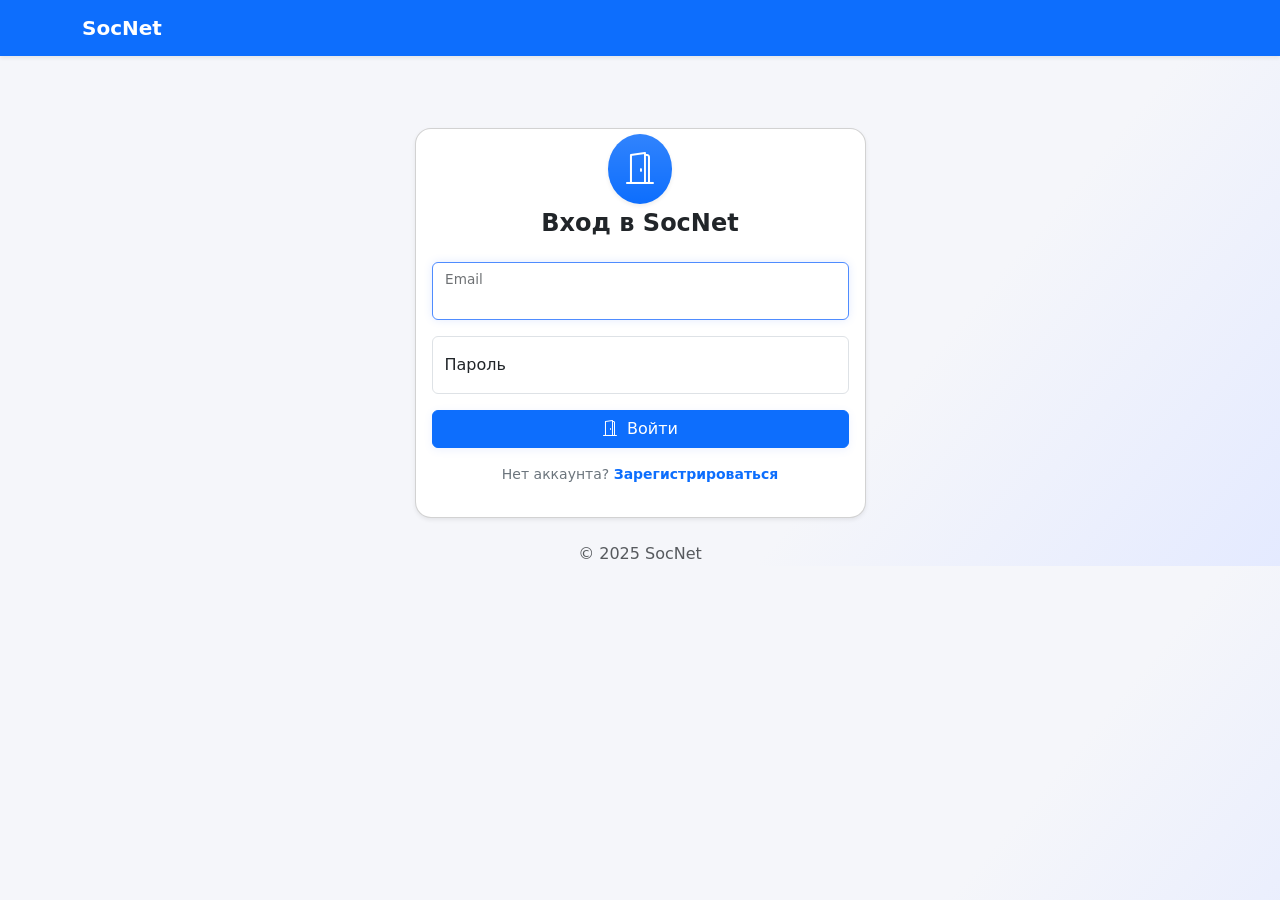
==== src/SocialNetworkAPI/wwwroot/index.html @ da76ee43 "create and feed posts func" ====
﻿<!DOCTYPE html>
<html lang="ru">
<head>
    <meta charset="utf-8" />
    <title>SocNet — Лента</title>
    <meta name="viewport" content="width=device-width, initial-scale=1">
    <link href="https://cdn.jsdelivr.net/npm/bootstrap@5.3.3/dist/css/bootstrap.min.css" rel="stylesheet">
    <link rel="stylesheet" href="https://cdn.jsdelivr.net/npm/bootstrap-icons@1.11.3/font/bootstrap-icons.css">
    <link rel="stylesheet" href="css/styles.css" />
</head>
<body>
    <nav class="navbar navbar-expand-lg navbar-dark bg-primary sticky-top shadow-sm">
        <div class="container">
            <a class="navbar-brand fw-bold" href="index.html">SocNet</a>
            <button class="navbar-toggler" type="button" data-bs-toggle="collapse" data-bs-target="#navbarMain">
                <span class="navbar-toggler-icon"></span>
            </button>
            <div class="collapse navbar-collapse" id="navbarMain">
                <ul class="navbar-nav ms-auto mb-2 mb-lg-0">
                    <li class="nav-item"><a class="nav-link active" href="index.html">Лента</a></li>
                    <li class="nav-item"><a class="nav-link" href="#">Друзья</a></li>
                    <li class="nav-item"><a class="nav-link" href="#">Сообщения</a></li>
                    <li class="nav-item" id="profile-nav" style="display:none;"><a class="nav-link" href="profile.html">Профиль</a></li>
                    <li class="nav-item" id="login-nav"><a class="nav-link" href="login.html">Войти</a></li>
                    <li class="nav-item" id="register-nav"><a class="nav-link" href="register.html">Регистрация</a></li>
                    <li class="nav-item" id="logout-nav" style="display:none;"><a class="nav-link" href="#">Выйти</a></li>
                </ul>
            </div>
        </div>
    </nav>
    <main class="container my-4">
        <div class="row justify-content-center">
            <!-- Sidebar left -->
            <aside class="col-lg-3 d-none d-lg-block">
                <div class="card mb-4 shadow-sm border-0">
                    <div class="card-body text-center">
                        <img src="images/user-default.png" alt="User avatar" class="rounded-circle mb-2" width="80" height="80">
                        <div id="sidebar-username" class="fw-bold"></div>
                    </div>
                </div>
                <div class="card mb-4 shadow-sm border-0">
                    <div class="card-body p-3">
                        <input type="search" class="form-control" placeholder="Поиск по ленте...">
                    </div>
                </div>
            </aside>
            <!-- Feed center -->
            <div class="col-lg-6">
                <div class="feed-bg p-3 p-md-4 mb-4">
                    <div class="d-flex align-items-center mb-4">
                        <i class="bi bi-house-heart text-primary fs-3 me-3"></i>
                        <span class="fw-semibold fs-5">Лента</span>
                    </div>
                    <section id="create-post" style="display:none;">
                        <div class="card mb-4 post-card">
                            <div class="card-body">
                                <form id="post-form">
                                    <div class="d-flex align-items-start mb-2">
                                        <img src="images/user-default.png" alt="User avatar" class="rounded-circle me-2" width="48" height="48">
                                        <textarea id="post-content" class="form-control flex-fill" placeholder="Что у вас нового?" rows="3" required></textarea>
                                    </div>
                                    <div class="d-flex justify-content-end">
                                        <button type="submit" class="btn btn-primary px-4">
                                            <i class="bi bi-send"></i> Опубликовать
                                        </button>
                                    </div>
                                </form>
                            </div>
                        </div>
                    </section>
                    <ul id="posts" class="list-unstyled mb-0">
                        <li class="text-center text-muted py-5 opacity-75" id="no-posts" style="list-style: none;">
                            <i class="bi bi-card-text fs-2 mb-3 d-block"></i>
                            В ленте пока нет постов.
                        </li>
                    </ul>
                </div>
            </div>
            <!-- Sidebar right -->
            <aside class="col-lg-3 d-none d-lg-block">
                <div class="card shadow-sm mb-4 border-0">
                    <div class="card-body">
                        <h6 class="fw-bold mb-3">
                            <i class="bi bi-graph-up-arrow me-1"></i>Тренды
                        </h6>
                        <div class="d-flex flex-wrap gap-2">
                            <span class="trend-badge">#новости</span>
                            <span class="trend-badge">#it</span>
                            <span class="trend-badge">#музыка</span>
                            <span class="trend-badge">#спорт</span>
                        </div>
                    </div>
                </div>
                <div class="card shadow-sm mb-4 border-0">
                    <div class="card-body">
                        <h6 class="fw-bold mb-3">
                            <i class="bi bi-person-plus me-1"></i>Кого почитать
                        </h6>
                        <div class="d-flex align-items-center mb-2">
                            <img src="images/user3.png" class="rounded-circle me-2" width="32" height="32" alt="user">
                            <span>Светлана К.</span>
                        </div>
                        <div class="d-flex align-items-center mb-2">
                            <img src="images/user2.png" class="rounded-circle me-2" width="32" height="32" alt="user">
                            <span>Пётр Иванов</span>
                        </div>
                    </div>
                </div>
            </aside>
        </div>
    </main>
    <script src="js/feed.js"></script>
    <script src="js/app.js"></script>
    <script src="js/user.js"></script>
    <script src="js/post.js"></script>
    <script src="https://cdn.jsdelivr.net/npm/bootstrap@5.3.3/dist/js/bootstrap.bundle.min.js"></script>
</body>
</html>
---- src/SocialNetworkAPI/wwwroot/css/styles.css ----
﻿/* === GLOBAL === */
body {
    background-color: #f5f6fa;
    background-image: linear-gradient(130deg, #f5f6fa 70%, #e4eaff 100%);
}

.card, .post-card, .feed-bg {
    border-radius: 14px;
    transition: box-shadow 0.25s; /* Убрали transform из transition */
}

.card {
    border-radius: 14px;
}

.feed-bg {
    background: linear-gradient(135deg, #f1f5fd 0%, #e6ecfa 100%);
    border-radius: 1.5rem;
    box-shadow: 0 0.5rem 2rem rgba(80,100,200,0.05);
}

@media (max-width: 991px) {
    .feed-bg {
        border-radius: 0;
    }
}

/* === SIDEBAR === */
#sidebar-username {
    font-size: 1.15rem;
}

#sidebar-email {
    font-size: 0.95rem;
    color: #888;
}

/* === POST FORM === */
#post-form textarea {
    resize: vertical;
}

/* === ARTICLE POSTS === */
#posts article, #profile-posts article {
    background: #fff;
    padding: 1rem 1.25rem;
    margin-bottom: 1rem;
    border-radius: 16px;
    box-shadow: 0 2px 16px rgba(80,100,200,0.08);
    transition: box-shadow 0.2s;
}

    #posts article:hover, #profile-posts article:hover {
        box-shadow: 0 6px 28px rgba(80,100,200,0.13);
        /* Убрали transform */
    }

/* === POST CARD === */
.post-card {
    border-radius: 1.25rem;
    box-shadow: 0 0.2rem 1.5rem rgba(80,100,200,0.07);
    border: none;
    transition: box-shadow 0.25s; /* Убрали transform из transition */
}

    .post-card:hover, .card:hover:not(.no-hover) {
        box-shadow: 0 4px 24px rgba(80,100,200,0.18);
        /* Убрали transform */
    }

/* === TREND BADGE === */
.trend-badge {
    display: inline-block;
    background: #f3f6ff;
    color: #3b82f6;
    border-radius: 1rem;
    padding: 2px 12px;
    margin: 2px 0;
    cursor: pointer;
    transition: background 0.18s, color 0.18s, box-shadow 0.18s;
}

    .trend-badge:hover {
        background: #e0eaff;
        color: #1e3a8a;
        box-shadow: 0 1px 8px rgba(80,130,255,0.08);
    }

/* === STORY AVATAR === */
.story-avatar {
    width: 48px;
    height: 48px;
    border: 2px solid #4f8cff;
    object-fit: cover;
    border-radius: 50%;
    margin-right: 8px;
    box-shadow: 0 0 6px rgba(80,130,255,0.07);
    transition: box-shadow 0.18s, border 0.18s, filter 0.2s;
}

    .story-avatar:hover {
        filter: brightness(1.05) saturate(1.15);
        box-shadow: 0 0 16px rgba(80,130,255,0.13);
        border-color: #2463eb;
    }

/* === PROFILE COVER & AVATAR === */
.profile-cover {
    height: 120px;
    background: linear-gradient(90deg, #4f8cff 0%, #1e3a8a 100%);
    border-radius: 1.25rem 1.25rem 0 0;
}

.profile-avatar {
    width: 110px;
    height: 110px;
    border: 4px solid #fff;
    object-fit: cover;
    margin-top: -55px;
    box-shadow: 0 0.5rem 1rem rgba(0,0,0,.15);
    transition: box-shadow 0.18s, border 0.18s, filter 0.2s;
}

    .profile-avatar:hover {
        filter: brightness(1.05) saturate(1.15);
        box-shadow: 0 0 16px rgba(80,130,255,0.13);
        border-color: #2463eb;
    }

/* === BUTTONS & INPUTS === */
.btn-primary {
    transition: background 0.2s, box-shadow 0.2s;
    box-shadow: 0 2px 8px rgba(80,130,255,0.10);
}

    .btn-primary:hover, .btn-primary:focus {
        background: #2463eb;
        box-shadow: 0 4px 24px rgba(80,130,255,0.20);
    }

.btn-outline-primary:hover, .btn-outline-primary:focus {
    background: #e4eaff;
    border-color: #4f8cff;
    color: #1e3a8a;
}

.form-control:focus {
    border-color: #4f8cff;
    box-shadow: 0 0 8px rgba(80,130,255,0.16);
}

/* === PLACEHOLDER, EMPTY CONTENT === */
#no-posts, .no-content {
    opacity: 0.7;
    color: #888;
    background: #fff;
    border-radius: 16px;
    box-shadow: 0 1px 12px rgba(80,100,200,0.03);
}

/* === MEDIA QUERIES === */
@media (max-width: 991.98px) {
    aside.col-lg-3 {
        display: none !important;
    }

    main .col-lg-6 {
        max-width: 100%;
    }
}
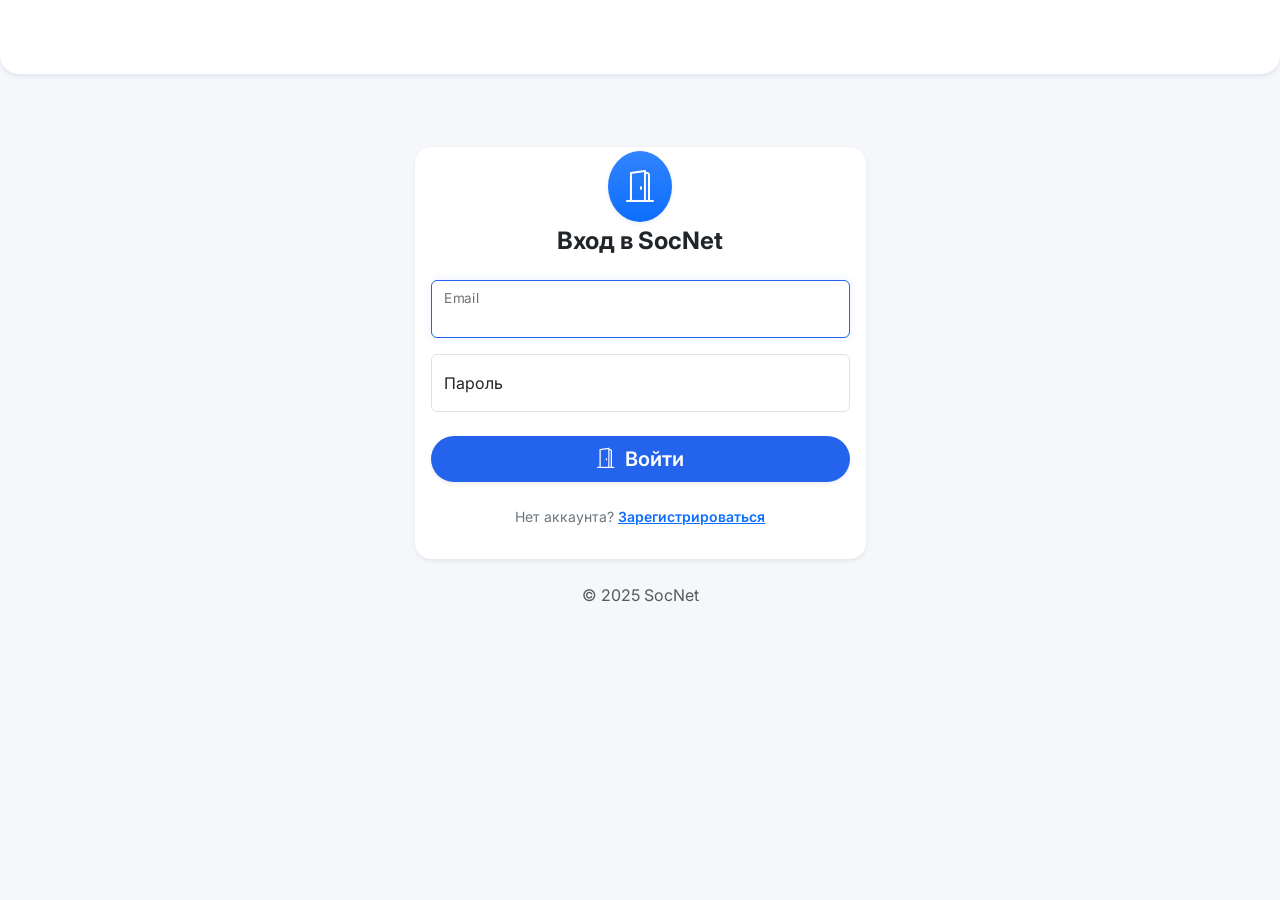
==== commit f96e0827: "update html/css" ====
--- a/src/SocialNetworkAPI/wwwroot/index.html
+++ b/src/SocialNetworkAPI/wwwroot/index.html
@@ -4,63 +4,77 @@
     <meta charset="utf-8" />
     <title>SocNet — Лента</title>
     <meta name="viewport" content="width=device-width, initial-scale=1">
+    <link href="https://fonts.googleapis.com/css2?family=Inter:wght@400;600;700&display=swap" rel="stylesheet">
     <link href="https://cdn.jsdelivr.net/npm/bootstrap@5.3.3/dist/css/bootstrap.min.css" rel="stylesheet">
     <link rel="stylesheet" href="https://cdn.jsdelivr.net/npm/bootstrap-icons@1.11.3/font/bootstrap-icons.css">
     <link rel="stylesheet" href="css/styles.css" />
 </head>
 <body>
-    <nav class="navbar navbar-expand-lg navbar-dark bg-primary sticky-top shadow-sm">
-        <div class="container">
-            <a class="navbar-brand fw-bold" href="index.html">SocNet</a>
-            <button class="navbar-toggler" type="button" data-bs-toggle="collapse" data-bs-target="#navbarMain">
-                <span class="navbar-toggler-icon"></span>
-            </button>
-            <div class="collapse navbar-collapse" id="navbarMain">
-                <ul class="navbar-nav ms-auto mb-2 mb-lg-0">
-                    <li class="nav-item"><a class="nav-link active" href="index.html">Лента</a></li>
-                    <li class="nav-item"><a class="nav-link" href="#">Друзья</a></li>
-                    <li class="nav-item"><a class="nav-link" href="#">Сообщения</a></li>
-                    <li class="nav-item" id="profile-nav" style="display:none;"><a class="nav-link" href="profile.html">Профиль</a></li>
-                    <li class="nav-item" id="login-nav"><a class="nav-link" href="login.html">Войти</a></li>
-                    <li class="nav-item" id="register-nav"><a class="nav-link" href="register.html">Регистрация</a></li>
-                    <li class="nav-item" id="logout-nav" style="display:none;"><a class="nav-link" href="#">Выйти</a></li>
-                </ul>
-            </div>
+    <!-- Шапка только логотип + поиск -->
+    <nav class="navbar navbar-light bg-white border-bottom sticky-top shadow-sm py-2 px-3">
+        <div class="container-fluid">
+            <a class="navbar-brand fw-bold text-primary fs-3 me-3" href="index.html" style="letter-spacing:0.5px;">SocNet</a>
+            <form class="d-none d-md-flex ms-auto" style="max-width:400px; width:100%;">
+                <input type="search" class="form-control rounded-pill" placeholder="Поиск по SocNet...">
+            </form>
         </div>
     </nav>
-    <main class="container my-4">
-        <div class="row justify-content-center">
-            <!-- Sidebar left -->
-            <aside class="col-lg-3 d-none d-lg-block">
-                <div class="card mb-4 shadow-sm border-0">
-                    <div class="card-body text-center">
-                        <img src="images/user-default.png" alt="User avatar" class="rounded-circle mb-2" width="80" height="80">
-                        <div id="sidebar-username" class="fw-bold"></div>
-                    </div>
-                </div>
-                <div class="card mb-4 shadow-sm border-0">
-                    <div class="card-body p-3">
-                        <input type="search" class="form-control" placeholder="Поиск по ленте...">
-                    </div>
+    <div class="container-fluid">
+        <div class="row flex-nowrap">
+            <!-- Sidebar left: навигация -->
+            <aside class="col-auto col-md-3 col-xl-2 px-sm-2 px-0 bg-white border-end min-vh-100 sidebar-nav shadow-sm position-sticky" style="top: 0; height: 100vh; z-index: 100;">
+                <div class="d-flex flex-column align-items-center align-items-sm-start px-3 pt-4">
+                    <ul class="nav nav-pills flex-column mb-auto w-100 gap-2">
+                        <li class="nav-item w-100">
+                            <a href="index.html" class="nav-link active d-flex align-items-center px-3">
+                                <i class="bi bi-house me-2"></i>
+                                <span class="d-none d-sm-inline">Лента</span>
+                            </a>
+                        </li>
+                        <li class="nav-item w-100">
+                            <a href="profile.html" class="nav-link d-flex align-items-center px-3">
+                                <i class="bi bi-person me-2"></i>
+                                <span class="d-none d-sm-inline">Профиль</span>
+                            </a>
+                        </li>
+                        <li class="nav-item w-100 d-sm-none mt-2">
+                            <form class="d-flex">
+                                <input type="search" class="form-control rounded-pill" placeholder="Поиск...">
+                            </form>
+                        </li>
+                        <li class="nav-item w-100">
+                            <a href="#" class="nav-link d-flex align-items-center px-3">
+                                <i class="bi bi-chat-dots me-2"></i>
+                                <span class="d-none d-sm-inline">Сообщения</span>
+                            </a>
+                        </li>
+                        <li class="nav-item w-100">
+                            <a href="#" class="nav-link d-flex align-items-center px-3">
+                                <i class="bi bi-people me-2"></i>
+                                <span class="d-none d-sm-inline">Друзья</span>
+                            </a>
+                        </li>
+                    </ul>
                 </div>
             </aside>
             <!-- Feed center -->
-            <div class="col-lg-6">
-                <div class="feed-bg p-3 p-md-4 mb-4">
+            <main class="col px-3 py-5">
+                <div class="feed-bg p-4 mb-4 shadow-sm">
                     <div class="d-flex align-items-center mb-4">
-                        <i class="bi bi-house-heart text-primary fs-3 me-3"></i>
-                        <span class="fw-semibold fs-5">Лента</span>
+                        <i class="bi bi-house-heart text-primary fs-2 me-3"></i>
+                        <span class="fw-semibold fs-4">Лента</span>
                     </div>
+                    <!-- Создание поста -->
                     <section id="create-post" style="display:none;">
                         <div class="card mb-4 post-card">
                             <div class="card-body">
                                 <form id="post-form">
-                                    <div class="d-flex align-items-start mb-2">
-                                        <img src="images/user-default.png" alt="User avatar" class="rounded-circle me-2" width="48" height="48">
+                                    <div class="d-flex align-items-start mb-3">
+                                        <img src="images/user-default.png" alt="User avatar" class="rounded-circle me-3" width="48" height="48">
                                         <textarea id="post-content" class="form-control flex-fill" placeholder="Что у вас нового?" rows="3" required></textarea>
                                     </div>
                                     <div class="d-flex justify-content-end">
-                                        <button type="submit" class="btn btn-primary px-4">
+                                        <button type="submit" class="btn btn-primary px-4 rounded-pill shadow-sm">
                                             <i class="bi bi-send"></i> Опубликовать
                                         </button>
                                     </div>
@@ -68,6 +82,7 @@
                             </div>
                         </div>
                     </section>
+                    <!-- Посты -->
                     <ul id="posts" class="list-unstyled mb-0">
                         <li class="text-center text-muted py-5 opacity-75" id="no-posts" style="list-style: none;">
                             <i class="bi bi-card-text fs-2 mb-3 d-block"></i>
@@ -75,40 +90,9 @@
                         </li>
                     </ul>
                 </div>
-            </div>
-            <!-- Sidebar right -->
-            <aside class="col-lg-3 d-none d-lg-block">
-                <div class="card shadow-sm mb-4 border-0">
-                    <div class="card-body">
-                        <h6 class="fw-bold mb-3">
-                            <i class="bi bi-graph-up-arrow me-1"></i>Тренды
-                        </h6>
-                        <div class="d-flex flex-wrap gap-2">
-                            <span class="trend-badge">#новости</span>
-                            <span class="trend-badge">#it</span>
-                            <span class="trend-badge">#музыка</span>
-                            <span class="trend-badge">#спорт</span>
-                        </div>
-                    </div>
-                </div>
-                <div class="card shadow-sm mb-4 border-0">
-                    <div class="card-body">
-                        <h6 class="fw-bold mb-3">
-                            <i class="bi bi-person-plus me-1"></i>Кого почитать
-                        </h6>
-                        <div class="d-flex align-items-center mb-2">
-                            <img src="images/user3.png" class="rounded-circle me-2" width="32" height="32" alt="user">
-                            <span>Светлана К.</span>
-                        </div>
-                        <div class="d-flex align-items-center mb-2">
-                            <img src="images/user2.png" class="rounded-circle me-2" width="32" height="32" alt="user">
-                            <span>Пётр Иванов</span>
-                        </div>
-                    </div>
-                </div>
-            </aside>
+            </main>
         </div>
-    </main>
+    </div>
     <script src="js/feed.js"></script>
     <script src="js/app.js"></script>
     <script src="js/user.js"></script>
--- a/src/SocialNetworkAPI/wwwroot/css/styles.css
+++ b/src/SocialNetworkAPI/wwwroot/css/styles.css
@@ -1,110 +1,251 @@
-﻿/* === GLOBAL === */
+﻿:root {
+    --socnet-primary: #2463eb;
+    --socnet-primary-dark: #1856db;
+    --socnet-bg: #f5f7fa;
+    --socnet-feed-bg: linear-gradient(135deg, #f2f6ff 0%, #e7eefd 100%);
+    --socnet-card-bg: #fff;
+    --socnet-card-radius: 1.5rem;
+    --socnet-shadow: 0 0.5rem 2rem rgba(80,100,200,0.06);
+    --socnet-shadow-hover: 0 6px 24px rgba(80,100,200,0.13);
+    --socnet-text-main: #222f3e;
+    --socnet-grey: #888;
+    --socnet-accent: #ffe9e0;
+}
+
+html {
+    scroll-behavior: smooth;
+}
+
 body {
-    background-color: #f5f6fa;
-    background-image: linear-gradient(130deg, #f5f6fa 70%, #e4eaff 100%);
-}
-
-.card, .post-card, .feed-bg {
-    border-radius: 14px;
-    transition: box-shadow 0.25s; /* Убрали transform из transition */
-}
-
-.card {
-    border-radius: 14px;
-}
-
+    background: var(--socnet-bg);
+    font-family: 'Inter', 'Segoe UI', Arial, sans-serif;
+    color: var(--socnet-text-main);
+    min-height: 100vh;
+}
+
+/* ====== NAVBAR ====== */
+.navbar, .sidebar-nav {
+    background: #fff !important;
+}
+
+.navbar {
+    border-bottom: 1.5px solid #e4eaff;
+    border-radius: 0 0 1.2rem 1.2rem;
+    font-size: 1.08rem;
+    letter-spacing: 0.03em;
+    min-height: 64px;
+    z-index: 1001;
+}
+
+.navbar-brand {
+    letter-spacing: 0.5px;
+    font-size: 2rem !important;
+}
+
+.navbar form input[type="search"] {
+    border-radius: 2rem;
+    border: 1.5px solid #e4eaff;
+    padding-left: 1.2em;
+    background: #f8fafc;
+    transition: border-color 0.16s;
+}
+
+    .navbar form input[type="search"]:focus {
+        border-color: var(--socnet-primary);
+        outline: none;
+    }
+
+/* ====== SIDEBAR NAVIGATION ====== */
+.sidebar-nav {
+    min-height: 100vh;
+    background: #fff;
+    border-right: 1.5px solid #e4eaff;
+    position: sticky;
+    top: 0;
+    z-index: 1000;
+    padding-top: 0 !important;
+    box-shadow: none;
+}
+
+    .sidebar-nav .nav {
+        width: 100%;
+    }
+
+    .sidebar-nav .nav-link {
+        color: var(--socnet-text-main);
+        border-radius: 1.1rem;
+        font-weight: 500;
+        margin-bottom: 2px;
+        transition: background .17s, color .17s;
+        padding: 0.65rem 1rem;
+        display: flex;
+        align-items: center;
+        gap: 0.5em;
+    }
+
+        .sidebar-nav .nav-link.active,
+        .sidebar-nav .nav-link:hover {
+            background: #eef4ff;
+            color: var(--socnet-primary) !important;
+        }
+
+        .sidebar-nav .nav-link i {
+            font-size: 1.18em;
+        }
+
+        .sidebar-nav .nav-link:focus {
+            outline: none;
+        }
+
+    .sidebar-nav .nav-pills .nav-link {
+        border: none;
+    }
+
+    .sidebar-nav hr {
+        border-top: 1px solid #e4eaff;
+    }
+
+    .sidebar-nav .text-center {
+        padding-bottom: 0.5em;
+    }
+
+    .sidebar-nav .profile-sidebar-link img {
+        transition: box-shadow .19s, border .19s;
+    }
+
+    .sidebar-nav .profile-sidebar-link:hover img {
+        box-shadow: 0 0 0 3px var(--socnet-primary-dark);
+        border-color: var(--socnet-primary-dark) !important;
+    }
+
+    .sidebar-nav .profile-sidebar-link #sidebar-username {
+        color: var(--socnet-text-main);
+        font-weight: 600;
+        margin-top: 0.4em;
+    }
+
+@media (max-width: 991px) {
+    .sidebar-nav {
+        min-width: 64px;
+        padding: 0;
+    }
+
+        .sidebar-nav .nav-link span {
+            display: none;
+        }
+
+        .sidebar-nav .nav-link {
+            justify-content: center;
+            padding: 0.65rem 0.5rem;
+        }
+}
+
+/* ===== MAIN FEED ===== */
 .feed-bg {
-    background: linear-gradient(135deg, #f1f5fd 0%, #e6ecfa 100%);
-    border-radius: 1.5rem;
-    box-shadow: 0 0.5rem 2rem rgba(80,100,200,0.05);
+    background: var(--socnet-feed-bg);
+    border-radius: var(--socnet-card-radius);
+    box-shadow: var(--socnet-shadow);
+    padding: 2rem;
+    margin-bottom: 2rem;
+    border: none;
 }
 
 @media (max-width: 991px) {
     .feed-bg {
-        border-radius: 0;
-    }
-}
-
-/* === SIDEBAR === */
-#sidebar-username {
-    font-size: 1.15rem;
-}
-
-#sidebar-email {
-    font-size: 0.95rem;
-    color: #888;
-}
-
-/* === POST FORM === */
+        border-radius: 0.5rem;
+        padding: 1rem;
+    }
+}
+
+@media (max-width: 767px) {
+    .feed-bg {
+        padding: 1rem !important;
+        border-radius: 0.5rem;
+    }
+}
+
+/* ====== CARDS, POSTS ====== */
+.card, .post-card {
+    border-radius: var(--socnet-card-radius);
+    box-shadow: var(--socnet-shadow);
+    background: var(--socnet-card-bg);
+    border: none;
+    transition: box-shadow 0.23s;
+}
+
+    .card:hover, .post-card:hover, .feed-bg:hover {
+        box-shadow: var(--socnet-shadow-hover);
+    }
+
 #post-form textarea {
     resize: vertical;
-}
-
-/* === ARTICLE POSTS === */
+    border-radius: 1rem;
+    background: #f8fafc;
+    border: 1.5px solid #e4eaff;
+    font-size: 1.08rem;
+    transition: box-shadow 0.18s, border 0.18s;
+    padding: 1rem;
+    min-height: 60px;
+}
+
+    #post-form textarea:focus {
+        border-color: var(--socnet-primary);
+        box-shadow: 0 0 10px rgba(36,99,235,0.11);
+        outline: none;
+    }
+
 #posts article, #profile-posts article {
     background: #fff;
-    padding: 1rem 1.25rem;
-    margin-bottom: 1rem;
-    border-radius: 16px;
+    padding: 1.25rem 1.5rem;
+    margin-bottom: 1.3rem;
+    border-radius: 1.1rem;
     box-shadow: 0 2px 16px rgba(80,100,200,0.08);
     transition: box-shadow 0.2s;
 }
 
     #posts article:hover, #profile-posts article:hover {
         box-shadow: 0 6px 28px rgba(80,100,200,0.13);
-        /* Убрали transform */
-    }
-
-/* === POST CARD === */
-.post-card {
-    border-radius: 1.25rem;
-    box-shadow: 0 0.2rem 1.5rem rgba(80,100,200,0.07);
-    border: none;
-    transition: box-shadow 0.25s; /* Убрали transform из transition */
-}
-
-    .post-card:hover, .card:hover:not(.no-hover) {
-        box-shadow: 0 4px 24px rgba(80,100,200,0.18);
-        /* Убрали transform */
-    }
-
-/* === TREND BADGE === */
+    }
+
+/* ====== TREND BADGES, AVATARS ====== */
 .trend-badge {
     display: inline-block;
-    background: #f3f6ff;
-    color: #3b82f6;
+    background: #eaf2ff;
+    color: var(--socnet-primary);
     border-radius: 1rem;
-    padding: 2px 12px;
-    margin: 2px 0;
+    padding: 3px 14px;
+    font-weight: 500;
+    font-size: 0.98rem;
     cursor: pointer;
+    user-select: none;
     transition: background 0.18s, color 0.18s, box-shadow 0.18s;
 }
 
     .trend-badge:hover {
-        background: #e0eaff;
-        color: #1e3a8a;
-        box-shadow: 0 1px 8px rgba(80,130,255,0.08);
-    }
-
-/* === STORY AVATAR === */
+        background: #d0e2fd;
+        color: #0b245a;
+        box-shadow: 0 2px 8px rgba(36,99,235,0.10);
+    }
+
+.profile-sidebar-link img,
 .story-avatar {
     width: 48px;
     height: 48px;
-    border: 2px solid #4f8cff;
+    border: 2px solid var(--socnet-primary);
     object-fit: cover;
     border-radius: 50%;
-    margin-right: 8px;
     box-shadow: 0 0 6px rgba(80,130,255,0.07);
     transition: box-shadow 0.18s, border 0.18s, filter 0.2s;
 }
 
+    .profile-sidebar-link img:hover,
     .story-avatar:hover {
         filter: brightness(1.05) saturate(1.15);
         box-shadow: 0 0 16px rgba(80,130,255,0.13);
-        border-color: #2463eb;
-    }
-
-/* === PROFILE COVER & AVATAR === */
+        border-color: var(--socnet-primary-dark);
+    }
+
+/* ====== PROFILE ====== */
 .profile-cover {
     height: 120px;
     background: linear-gradient(90deg, #4f8cff 0%, #1e3a8a 100%);
@@ -114,57 +255,74 @@
 .profile-avatar {
     width: 110px;
     height: 110px;
-    border: 4px solid #fff;
+    border: 5px solid #fff;
     object-fit: cover;
     margin-top: -55px;
-    box-shadow: 0 0.5rem 1rem rgba(0,0,0,.15);
+    box-shadow: 0 1rem 2rem rgba(0,0,0,.08);
     transition: box-shadow 0.18s, border 0.18s, filter 0.2s;
 }
 
     .profile-avatar:hover {
         filter: brightness(1.05) saturate(1.15);
         box-shadow: 0 0 16px rgba(80,130,255,0.13);
-        border-color: #2463eb;
-    }
-
-/* === BUTTONS & INPUTS === */
+        border-color: var(--socnet-primary-dark);
+    }
+
+/* ===== BUTTONS & INPUTS ===== */
 .btn-primary {
-    transition: background 0.2s, box-shadow 0.2s;
-    box-shadow: 0 2px 8px rgba(80,130,255,0.10);
+    background: var(--socnet-primary);
+    border: none;
+    border-radius: 2rem;
+    font-weight: 600;
+    font-size: 1rem;
+    transition: background 0.19s, box-shadow 0.19s;
+    box-shadow: 0 2px 8px rgba(36,99,235,0.10);
 }
 
     .btn-primary:hover, .btn-primary:focus {
-        background: #2463eb;
-        box-shadow: 0 4px 24px rgba(80,130,255,0.20);
+        background: var(--socnet-primary-dark);
+        box-shadow: 0 6px 24px rgba(36,99,235,0.15);
     }
 
 .btn-outline-primary:hover, .btn-outline-primary:focus {
     background: #e4eaff;
-    border-color: #4f8cff;
+    border-color: var(--socnet-primary);
     color: #1e3a8a;
 }
 
 .form-control:focus {
-    border-color: #4f8cff;
-    box-shadow: 0 0 8px rgba(80,130,255,0.16);
-}
-
-/* === PLACEHOLDER, EMPTY CONTENT === */
+    border-color: var(--socnet-primary);
+    box-shadow: 0 0 10px rgba(36,99,235,0.11);
+}
+
+/* ===== PLACEHOLDER, EMPTY CONTENT ===== */
 #no-posts, .no-content {
     opacity: 0.7;
-    color: #888;
+    color: var(--socnet-grey);
     background: #fff;
-    border-radius: 16px;
+    border-radius: 1.1rem;
     box-shadow: 0 1px 12px rgba(80,100,200,0.03);
-}
-
-/* === MEDIA QUERIES === */
-@media (max-width: 991.98px) {
-    aside.col-lg-3 {
-        display: none !important;
-    }
-
-    main .col-lg-6 {
-        max-width: 100%;
-    }
-}
+    font-size: 1.07rem;
+    padding: 2.5rem 0;
+    transition: background 0.19s;
+}
+
+::-webkit-input-placeholder {
+    color: #b0b5c5;
+    opacity: 1;
+}
+
+::-moz-placeholder {
+    color: #b0b5c5;
+    opacity: 1;
+}
+
+:-ms-input-placeholder {
+    color: #b0b5c5;
+    opacity: 1;
+}
+
+::placeholder {
+    color: #b0b5c5;
+    opacity: 1;
+}
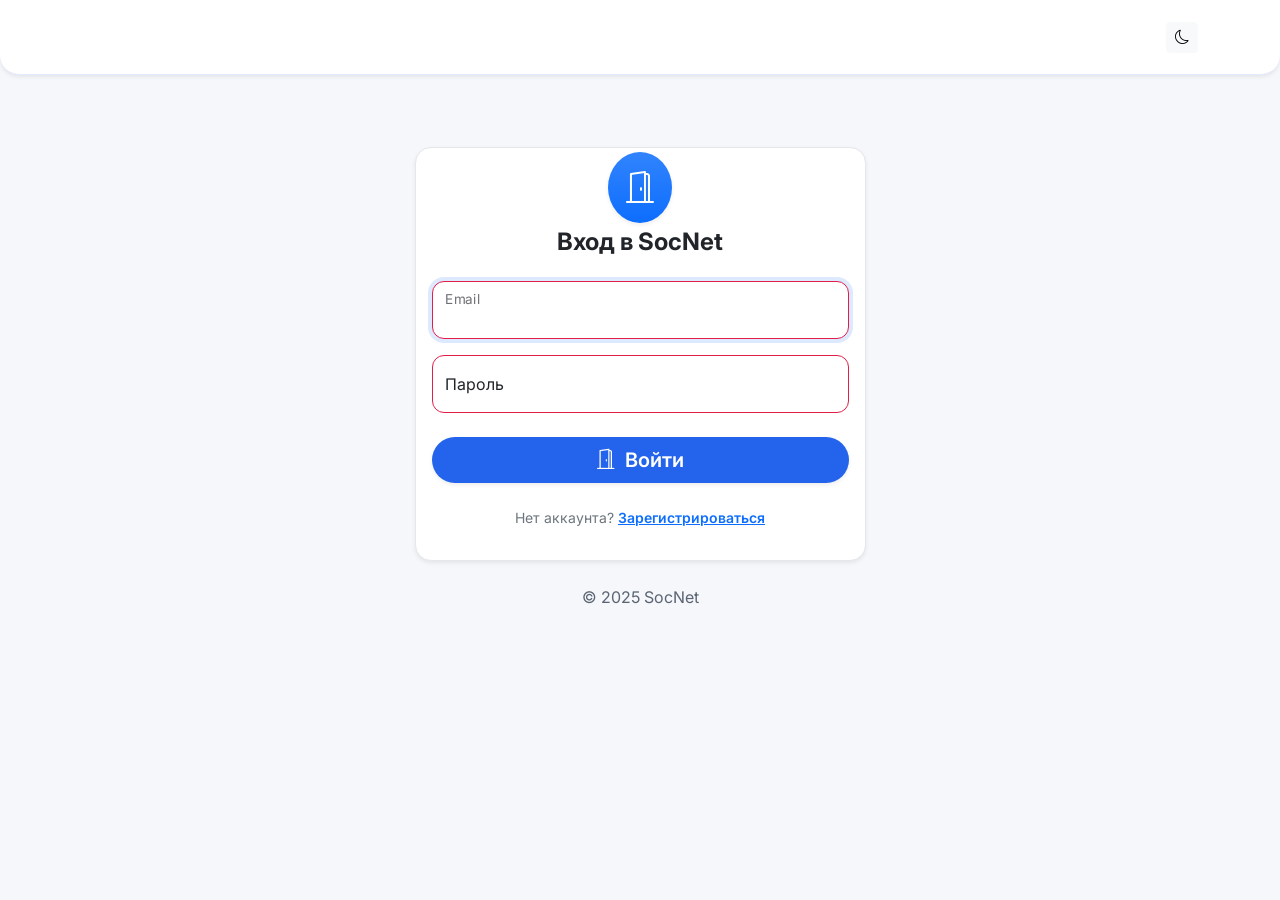
==== commit 2594e6d3: "Add theme toggle and improve accessibility/UI" ====
--- a/src/SocialNetworkAPI/wwwroot/index.html
+++ b/src/SocialNetworkAPI/wwwroot/index.html
@@ -9,31 +9,40 @@
     <link rel="stylesheet" href="https://cdn.jsdelivr.net/npm/bootstrap-icons@1.11.3/font/bootstrap-icons.css">
     <link rel="stylesheet" href="css/styles.css" />
 </head>
-<body>
-    <!-- Шапка только логотип + поиск -->
-    <nav class="navbar navbar-light bg-white border-bottom sticky-top shadow-sm py-2 px-3">
+<body class="ui-shell">
+    <a href="#main-content" class="ui-skip-link">Перейти к содержимому</a>
+    <nav class="navbar navbar-light bg-white border-bottom sticky-top shadow-sm py-2 px-3" role="navigation" aria-label="Основная навигация">
         <div class="container-fluid">
             <a class="navbar-brand fw-bold text-primary fs-3 me-3" href="index.html" style="letter-spacing:0.5px;">SocNet</a>
-            <form class="d-none d-md-flex ms-auto" style="max-width:400px; width:100%;">
-                <input type="search" class="form-control rounded-pill" placeholder="Поиск по SocNet...">
+            <form class="d-none d-md-flex ms-auto" role="search" aria-label="Поиск по SocNet" style="max-width:400px; width:100%;">
+                <input type="search" class="form-control rounded-pill ui-input" placeholder="Поиск по SocNet..." aria-label="Поиск по SocNet">
             </form>
+            <button id="theme-toggle" class="btn btn-sm btn-outline-secondary ms-2" aria-label="Переключить тему">
+                <i class="bi bi-moon"></i>
+            </button>
         </div>
     </nav>
     <div class="container-fluid">
         <div class="row flex-nowrap">
-            <!-- Sidebar left: навигация -->
-            <aside class="col-auto col-md-3 col-xl-2 px-sm-2 px-0 bg-white border-end min-vh-100 sidebar-nav shadow-sm position-sticky" style="top: 0; height: 100vh; z-index: 100;">
+            <aside class="col-auto col-md-3 col-xl-2 px-sm-2 px-0 bg-white border-end min-vh-100 sidebar-nav shadow-sm position-sticky"
+                   style="top: 0; height: 100vh; z-index: 100;" aria-label="Боковая навигация">
                 <div class="d-flex flex-column align-items-center align-items-sm-start px-3 pt-4">
+                    <div class="w-100 mb-4">
+                        <div class="d-flex align-items-center p-2 rounded-3 user-block shadow-sm bg-light">
+                            <img id="sidebar-avatar" src="images/user-default.png" alt="Аватар пользователя" class="rounded-circle me-3 ui-avatar" width="44" height="44">
+                            <div id="sidebar-username" class="fw-semibold"></div>
+                        </div>
+                    </div>
                     <ul class="nav nav-pills flex-column mb-auto w-100 gap-2">
                         <li class="nav-item w-100">
-                            <a href="index.html" class="nav-link active d-flex align-items-center px-3">
-                                <i class="bi bi-house me-2"></i>
+                            <a href="index.html" class="nav-link active d-flex align-items-center px-3" aria-current="page">
+                                <i class="bi bi-house me-2" aria-hidden="true"></i>
                                 <span class="d-none d-sm-inline">Лента</span>
                             </a>
                         </li>
                         <li class="nav-item w-100">
                             <a href="profile.html" class="nav-link d-flex align-items-center px-3">
-                                <i class="bi bi-person me-2"></i>
+                                <i class="bi bi-person me-2" aria-hidden="true"></i>
                                 <span class="d-none d-sm-inline">Профиль</span>
                             </a>
                         </li>
@@ -44,37 +53,38 @@
                         </li>
                         <li class="nav-item w-100">
                             <a href="#" class="nav-link d-flex align-items-center px-3">
-                                <i class="bi bi-chat-dots me-2"></i>
+                                <i class="bi bi-chat-dots me-2" aria-hidden="true"></i>
                                 <span class="d-none d-sm-inline">Сообщения</span>
                             </a>
                         </li>
                         <li class="nav-item w-100">
                             <a href="#" class="nav-link d-flex align-items-center px-3">
-                                <i class="bi bi-people me-2"></i>
+                                <i class="bi bi-people me-2" aria-hidden="true"></i>
                                 <span class="d-none d-sm-inline">Друзья</span>
                             </a>
                         </li>
                     </ul>
                 </div>
             </aside>
-            <!-- Feed center -->
-            <main class="col px-3 py-5">
-                <div class="feed-bg p-4 mb-4 shadow-sm">
+            <main id="main-content" class="col px-3 py-5" tabindex="-1" role="main">
+                <div class="feed-bg p-4 mb-4 shadow-sm ui-surface ui-feed">
                     <div class="d-flex align-items-center mb-4">
-                        <i class="bi bi-house-heart text-primary fs-2 me-3"></i>
+                        <i class="bi bi-house-heart text-primary fs-2 me-3" aria-hidden="true"></i>
                         <span class="fw-semibold fs-4">Лента</span>
                     </div>
-                    <!-- Создание поста -->
-                    <section id="create-post" style="display:none;">
+                    <section id="create-post" class="d-none" aria-labelledby="create-post-title">
                         <div class="card mb-4 post-card">
                             <div class="card-body">
                                 <form id="post-form">
                                     <div class="d-flex align-items-start mb-3">
-                                        <img src="images/user-default.png" alt="User avatar" class="rounded-circle me-3" width="48" height="48">
-                                        <textarea id="post-content" class="form-control flex-fill" placeholder="Что у вас нового?" rows="3" required></textarea>
+                                        <img id="composer-avatar" src="images/user-default.png" alt="Ваш аватар"
+                                             class="rounded-circle me-3 ui-avatar" width="48" height="48">
+                                        <textarea id="post-content" class="form-control flex-fill ui-input"
+                                                  placeholder="Что у вас нового?" rows="3" required
+                                                  aria-label="Текст поста" maxlength="1000"></textarea>
                                     </div>
                                     <div class="d-flex justify-content-end">
-                                        <button type="submit" class="btn btn-primary px-4 rounded-pill shadow-sm">
+                                        <button type="submit" class="btn btn-primary px-4 rounded-pill shadow-sm ui-button" aria-label="Опубликовать пост">
                                             <i class="bi bi-send"></i> Опубликовать
                                         </button>
                                     </div>
@@ -82,10 +92,9 @@
                             </div>
                         </div>
                     </section>
-                    <!-- Посты -->
-                    <ul id="posts" class="list-unstyled mb-0">
-                        <li class="text-center text-muted py-5 opacity-75" id="no-posts" style="list-style: none;">
-                            <i class="bi bi-card-text fs-2 mb-3 d-block"></i>
+                    <ul id="posts" class="list-unstyled mb-0" aria-live="polite" aria-busy="false">
+                        <li class="text-center text-muted py-5 opacity-75" id="no-posts" role="status" style="list-style: none;">
+                            <i class="bi bi-card-text fs-2 mb-3 d-block" aria-hidden="true"></i>
                             В ленте пока нет постов.
                         </li>
                     </ul>
@@ -93,10 +102,10 @@
             </main>
         </div>
     </div>
-    <script src="js/feed.js"></script>
-    <script src="js/app.js"></script>
-    <script src="js/user.js"></script>
-    <script src="js/post.js"></script>
-    <script src="https://cdn.jsdelivr.net/npm/bootstrap@5.3.3/dist/js/bootstrap.bundle.min.js"></script>
+    <script type="module" src="js/feed.js"></script>
+    <script type="module" src="js/app.js"></script>
+    <script type="module" src="js/user.js"></script>
+    <script type="module" src="js/post.js"></script>
+    <script type="module" src="https://cdn.jsdelivr.net/npm/bootstrap@5.3.3/dist/js/bootstrap.bundle.min.js"></script>
 </body>
 </html>
--- a/src/SocialNetworkAPI/wwwroot/css/styles.css
+++ b/src/SocialNetworkAPI/wwwroot/css/styles.css
@@ -1,16 +1,186 @@
-﻿:root {
-    --socnet-primary: #2463eb;
+﻿/* styles.css */
+/* ===== Design System: Tokens, Color Schemes, Reset (Critical) ===== */
+
+:root {
+    /* Light (default) */
+    --bg: #f5f7fa;
+    --bg-elevated: #ffffff;
+    --text: #1f2937;
+    --text-muted: #5b6472;
+    --primary: #2463eb;
+    --primary-contrast: #ffffff;
+    --success: #16a34a;
+    --warning: #d97706;
+    --danger: #e11d48;
+    --border: #e5e7eb;
+    --shadow: 0 6px 24px rgba(17, 24, 39, 0.08);
+    /* Типографика */
+    --font-sans: Inter, system-ui, -apple-system, Segoe UI, Roboto, Arial, sans-serif;
+    --font-mono: ui-monospace, SFMono-Regular, Menlo, Consolas, monospace;
+    --fs-12: 12px;
+    --fs-14: 14px;
+    --fs-16: 16px;
+    --fs-18: 18px;
+    --fs-20: 20px;
+    --fs-24: 24px;
+    --fs-32: 32px;
+    --fs-40: 40px;
+    --lh-tight: 1.2;
+    --lh-base: 1.5;
+    --lh-loose: 1.65;
+    /* Отступы (8-сетка) */
+    --space-1: 4px;
+    --space-2: 8px;
+    --space-3: 12px;
+    --space-4: 16px;
+    --space-5: 20px;
+    --space-6: 24px;
+    --space-7: 28px;
+    --space-8: 32px;
+    --space-10: 40px;
+    --space-12: 48px;
+    /* Радиусы/тени */
+    --radius-sm: 8px;
+    --radius-md: 12px;
+    --radius-lg: 16px;
+    --radius-xl: 20px;
+    --shadow-sm: 0 1px 6px rgba(17,24,39,.06);
+    --shadow-md: 0 4px 16px rgba(17,24,39,.08);
+    --shadow-lg: 0 8px 28px rgba(17,24,39,.12);
+    /* Маппинг */
+    --socnet-primary: var(--primary);
     --socnet-primary-dark: #1856db;
-    --socnet-bg: #f5f7fa;
+    --socnet-bg: var(--bg);
     --socnet-feed-bg: linear-gradient(135deg, #f2f6ff 0%, #e7eefd 100%);
-    --socnet-card-bg: #fff;
-    --socnet-card-radius: 1.5rem;
-    --socnet-shadow: 0 0.5rem 2rem rgba(80,100,200,0.06);
-    --socnet-shadow-hover: 0 6px 24px rgba(80,100,200,0.13);
-    --socnet-text-main: #222f3e;
-    --socnet-grey: #888;
+    --socnet-card-bg: var(--bg-elevated);
+    --socnet-card-radius: var(--radius-lg);
+    --socnet-shadow: var(--shadow-sm);
+    --socnet-shadow-hover: var(--shadow-md);
+    --socnet-text-main: var(--text);
+    --socnet-grey: var(--text-muted);
     --socnet-accent: #ffe9e0;
 }
+
+/* Dark theme override (включается классом на body) */
+.theme-dark {
+    --bg: #0b1220;
+    --bg-elevated: #0f172a;
+    --text: #e5e7eb;
+    --text-muted: #9aa3b2;
+    --primary: #5b8cfe;
+    --primary-contrast: #0b1220;
+    --success: #22c55e;
+    --warning: #f59e0b;
+    --danger: #fb7185;
+    --border: #1f2a44;
+    --shadow: 0 8px 28px rgba(0,0,0,.45);
+}
+
+@media (prefers-reduced-motion: reduce) {
+    * {
+        animation-duration: .001ms !important;
+        animation-iteration-count: 1 !important;
+        transition-duration: .001ms !important;
+        scroll-behavior: auto !important;
+    }
+}
+
+*,
+*::before,
+*::after {
+    box-sizing: border-box;
+}
+
+html, body {
+    height: 100%;
+}
+
+body {
+    margin: 0;
+    font-family: var(--font-sans);
+    font-size: var(--fs-16);
+    line-height: var(--lh-base);
+    background: var(--bg);
+    color: var(--text);
+    text-rendering: optimizeLegibility;
+}
+
+img, video {
+    max-inline-size: 100%;
+    block-size: auto;
+}
+
+:root {
+    --content-max: 72ch;
+}
+
+.ui-prose {
+    max-inline-size: var(--content-max);
+}
+
+:where(a, button, input, textarea, select, summary, .btn, .form-control, [role="button"], [tabindex]):focus-visible {
+    outline: 2px solid color-mix(in oklab, var(--primary), white 10%);
+    outline-offset: 2px;
+    border-radius: 8px;
+}
+
+.ui-skip-link {
+    position: absolute;
+    inset-block-start: 0;
+    inset-inline-start: 0;
+    transform: translateY(-150%);
+    padding: 6px 10px;
+    background: var(--primary);
+    color: var(--primary-contrast);
+    border-radius: var(--radius-sm);
+    z-index: 2000;
+}
+
+    .ui-skip-link:focus {
+        transform: translateY(0);
+    }
+
+.ui-shell {
+    container-type: inline-size;
+}
+
+.ui-surface {
+    background: var(--bg-elevated);
+    border: 1px solid var(--border);
+    border-radius: var(--radius-lg);
+    box-shadow: var(--shadow-sm);
+}
+
+@container (min-width: 768px) {
+    .ui-feed {
+        max-inline-size: 920px;
+        margin-inline: auto;
+    }
+}
+
+h1 {
+    font-size: var(--fs-40);
+    line-height: var(--lh-tight);
+}
+
+h2 {
+    font-size: var(--fs-32);
+    line-height: var(--lh-tight);
+}
+
+h3 {
+    font-size: var(--fs-24);
+}
+
+h4 {
+    font-size: var(--fs-20);
+}
+
+small, .text-muted {
+    color: var(--text-muted) !important;
+}
+
+/* ===== Оригинальные стили (адаптированы под токены) ===== */
 
 html {
     scroll-behavior: smooth;
@@ -23,12 +193,9 @@
     min-height: 100vh;
 }
 
-/* ====== NAVBAR ====== */
-.navbar, .sidebar-nav {
+/* NAVBAR */
+.navbar {
     background: #fff !important;
-}
-
-.navbar {
     border-bottom: 1.5px solid #e4eaff;
     border-radius: 0 0 1.2rem 1.2rem;
     font-size: 1.08rem;
@@ -55,7 +222,7 @@
         outline: none;
     }
 
-/* ====== SIDEBAR NAVIGATION ====== */
+/* SIDEBAR */
 .sidebar-nav {
     min-height: 100vh;
     background: #fff;
@@ -66,10 +233,6 @@
     padding-top: 0 !important;
     box-shadow: none;
 }
-
-    .sidebar-nav .nav {
-        width: 100%;
-    }
 
     .sidebar-nav .nav-link {
         color: var(--socnet-text-main);
@@ -93,37 +256,6 @@
             font-size: 1.18em;
         }
 
-        .sidebar-nav .nav-link:focus {
-            outline: none;
-        }
-
-    .sidebar-nav .nav-pills .nav-link {
-        border: none;
-    }
-
-    .sidebar-nav hr {
-        border-top: 1px solid #e4eaff;
-    }
-
-    .sidebar-nav .text-center {
-        padding-bottom: 0.5em;
-    }
-
-    .sidebar-nav .profile-sidebar-link img {
-        transition: box-shadow .19s, border .19s;
-    }
-
-    .sidebar-nav .profile-sidebar-link:hover img {
-        box-shadow: 0 0 0 3px var(--socnet-primary-dark);
-        border-color: var(--socnet-primary-dark) !important;
-    }
-
-    .sidebar-nav .profile-sidebar-link #sidebar-username {
-        color: var(--socnet-text-main);
-        font-weight: 600;
-        margin-top: 0.4em;
-    }
-
 @media (max-width: 991px) {
     .sidebar-nav {
         min-width: 64px;
@@ -140,7 +272,7 @@
         }
 }
 
-/* ===== MAIN FEED ===== */
+/* MAIN FEED */
 .feed-bg {
     background: var(--socnet-feed-bg);
     border-radius: var(--socnet-card-radius);
@@ -164,7 +296,7 @@
     }
 }
 
-/* ====== CARDS, POSTS ====== */
+/* CARDS & POSTS */
 .card, .post-card {
     border-radius: var(--socnet-card-radius);
     box-shadow: var(--socnet-shadow);
@@ -207,7 +339,7 @@
         box-shadow: 0 6px 28px rgba(80,100,200,0.13);
     }
 
-/* ====== TREND BADGES, AVATARS ====== */
+/* TREND BADGES, AVATARS */
 .trend-badge {
     display: inline-block;
     background: #eaf2ff;
@@ -245,30 +377,143 @@
         border-color: var(--socnet-primary-dark);
     }
 
-/* ====== PROFILE ====== */
+/* PROFILE — улучшения */
+.ui-profile-header {
+    overflow: hidden;
+}
+
+.ui-profile-cover {
+    height: 140px;
+    background: linear-gradient(90deg, #4f8cff 0%, #1e3a8a 100%);
+    border-radius: 1.25rem 1.25rem 0 0;
+}
+
+@media (min-width: 992px) {
+    .ui-profile-cover {
+        height: 180px;
+    }
+}
+
+.ui-profile-avatar-wrap {
+    margin-top: -60px;
+}
+
+.profile-avatar {
+    width: 120px;
+    height: 120px;
+    border: 5px solid #fff;
+    object-fit: cover;
+    box-shadow: 0 1rem 2rem rgba(0,0,0,.08);
+    transition: filter .2s, box-shadow .2s;
+}
+
+    .profile-avatar:hover {
+        filter: brightness(1.05);
+        box-shadow: 0 0 16px rgba(80,130,255,.15);
+    }
+
+.ui-action-fab {
+    box-shadow: var(--shadow-sm);
+}
+
+.ui-profile-meta {
+    margin: 0;
+}
+
+    .ui-profile-meta .list-inline-item {
+        vertical-align: middle;
+    }
+
+.ui-profile-tabs .nav-link {
+    border: 1px solid var(--border);
+    background: var(--bg-elevated);
+    color: var(--text);
+    border-radius: 12px 12px 0 0;
+    margin-inline-end: 6px;
+    padding: 8px 12px;
+}
+
+    .ui-profile-tabs .nav-link:hover {
+        color: var(--primary);
+        border-color: color-mix(in oklab, var(--primary), white 20%);
+    }
+
+    .ui-profile-tabs .nav-link.active {
+        color: var(--primary);
+        border-color: color-mix(in oklab, var(--primary), white 15%);
+        border-bottom-color: transparent;
+    }
+
+.tab-content .tab-pane {
+    padding: 0;
+}
+
+.tab-content .card.ui-surface {
+    border-radius: var(--radius-lg);
+}
+
+/* Статы */
+.ui-stat {
+    padding: 8px 0;
+}
+
+.ui-stat__value {
+    font-weight: 700;
+    font-size: 20px;
+    line-height: 1;
+}
+
+.ui-stat__label {
+    font-size: 12px;
+    color: var(--text-muted);
+}
+
+/* Доп. элементы профиля из старого файла (совместимость) */
 .profile-cover {
     height: 120px;
     background: linear-gradient(90deg, #4f8cff 0%, #1e3a8a 100%);
     border-radius: 1.25rem 1.25rem 0 0;
 }
 
-.profile-avatar {
-    width: 110px;
-    height: 110px;
-    border: 5px solid #fff;
-    object-fit: cover;
-    margin-top: -55px;
-    box-shadow: 0 1rem 2rem rgba(0,0,0,.08);
-    transition: box-shadow 0.18s, border 0.18s, filter 0.2s;
-}
-
-    .profile-avatar:hover {
-        filter: brightness(1.05) saturate(1.15);
-        box-shadow: 0 0 16px rgba(80,130,255,0.13);
-        border-color: var(--socnet-primary-dark);
-    }
-
-/* ===== BUTTONS & INPUTS ===== */
+.profile-avatar-wrapper {
+    position: relative;
+    display: inline-block;
+}
+
+.change-avatar-overlay {
+    position: absolute;
+    inset: 0;
+    border-radius: 50%;
+    background: rgba(0,0,0,.45);
+    color: #fff;
+    opacity: 0;
+    transition: opacity .2s;
+    cursor: pointer;
+}
+
+.profile-avatar-wrapper:hover .change-avatar-overlay {
+    opacity: 1;
+}
+
+.status-indicator {
+    position: absolute;
+    bottom: 6px;
+    right: 6px;
+    width: 16px;
+    height: 16px;
+}
+
+.spinner-overlay {
+    position: absolute;
+    inset: 0;
+    display: flex;
+    align-items: center;
+    justify-content: center;
+    background: rgba(255,255,255,.6);
+    border-radius: 50%;
+}
+
+/* BUTTONS & INPUTS */
 .btn-primary {
     background: var(--socnet-primary);
     border: none;
@@ -295,34 +540,282 @@
     box-shadow: 0 0 10px rgba(36,99,235,0.11);
 }
 
-/* ===== PLACEHOLDER, EMPTY CONTENT ===== */
-#no-posts, .no-content {
-    opacity: 0.7;
+/* EMPTY CONTENT */
+.no-content {
+    opacity: 0.85;
     color: var(--socnet-grey);
     background: #fff;
     border-radius: 1.1rem;
-    box-shadow: 0 1px 12px rgba(80,100,200,0.03);
+    box-shadow: 0 1px 12px rgba(80,100,200,0.05);
     font-size: 1.07rem;
     padding: 2.5rem 0;
     transition: background 0.19s;
 }
 
-::-webkit-input-placeholder {
-    color: #b0b5c5;
-    opacity: 1;
-}
-
-::-moz-placeholder {
-    color: #b0b5c5;
-    opacity: 1;
-}
-
-:-ms-input-placeholder {
-    color: #b0b5c5;
-    opacity: 1;
-}
-
-::placeholder {
-    color: #b0b5c5;
-    opacity: 1;
-}
+/* ===== Новые UI-компоненты (общие) ===== */
+
+.ui-divider {
+    border-block-end: 1px solid var(--border);
+}
+
+.ui-prose, .post-card {
+    max-inline-size: 72ch;
+}
+
+[dir="rtl"] .me-2 {
+    margin-inline-end: 0 !important;
+    margin-inline-start: .5rem !important;
+}
+
+[dir="rtl"] .ms-auto {
+    margin-inline-start: auto !important;
+    margin-inline-end: 0 !important;
+}
+
+.ui-button, .btn {
+    transition: box-shadow .18s, background-color .18s, color .18s, border-color .18s;
+}
+
+    .ui-button:disabled, .btn:disabled {
+        opacity: .6;
+        cursor: not-allowed;
+    }
+
+    .btn.btn-primary, .ui-button--primary {
+        background: var(--primary);
+        color: var(--primary-contrast);
+        box-shadow: var(--shadow-sm);
+    }
+
+        .btn.btn-primary:hover, .btn.btn-primary:focus-visible {
+            box-shadow: var(--shadow-md);
+        }
+
+.ui-input, .form-control {
+    border-radius: 12px;
+    border: 1px solid var(--border);
+    background: color-mix(in oklab, var(--bg-elevated), black 0%);
+    transition: border-color .18s, box-shadow .18s, background-color .18s;
+}
+
+    .ui-input::placeholder, .form-control::placeholder {
+        color: color-mix(in oklab, var(--text-muted), white 20%);
+    }
+
+    .ui-input:focus, .form-control:focus {
+        border-color: color-mix(in oklab, var(--primary), white 15%);
+        box-shadow: 0 0 0 4px color-mix(in oklab, var(--primary), white 85%);
+        outline: none;
+    }
+
+    .ui-input:invalid {
+        border-color: var(--danger);
+    }
+
+.ui-check {
+    inline-size: 18px;
+    block-size: 18px;
+    accent-color: var(--primary);
+}
+
+    .ui-check:focus-visible {
+        outline: 2px solid var(--primary);
+        outline-offset: 2px;
+    }
+
+.ui-avatar {
+    border: 2px solid color-mix(in oklab, var(--primary), white 70%);
+}
+
+.ui-card, .ui-surface, .card, .post-card {
+    background: var(--bg-elevated);
+    border: 1px solid var(--border);
+    border-radius: var(--radius-lg);
+    box-shadow: var(--shadow);
+}
+
+.ui-tabs {
+    display: flex;
+    gap: 8px;
+}
+
+.ui-tab {
+    padding: 8px 12px;
+    border-radius: 10px;
+    border: 1px solid var(--border);
+    background: var(--bg-elevated);
+}
+
+    .ui-tab[aria-selected="true"] {
+        border-color: var(--primary);
+        color: var(--primary);
+    }
+
+.ui-tag {
+    display: inline-flex;
+    align-items: center;
+    gap: 6px;
+    padding: 2px 10px;
+    border: 1px solid var(--border);
+    border-radius: 999px;
+    background: color-mix(in oklab, var(--primary), white 92%);
+    color: color-mix(in oklab, var(--primary), black 20%);
+}
+
+.ui-dropdown[open] > summary {
+    outline: 2px solid var(--primary);
+    outline-offset: 2px;
+}
+
+.ui-dropdown__menu {
+    background: var(--bg-elevated);
+    border: 1px solid var(--border);
+    border-radius: 12px;
+    box-shadow: var(--shadow-md);
+}
+
+[data-ui-tooltip] {
+    position: relative;
+}
+
+    [data-ui-tooltip]:hover::after, [data-ui-tooltip]:focus-visible::after {
+        content: attr(data-ui-tooltip);
+        position: absolute;
+        inset-block-end: calc(100% + 8px);
+        inset-inline-start: 50%;
+        transform: translateX(-50%);
+        padding: 6px 8px;
+        background: var(--text);
+        color: var(--primary-contrast);
+        border-radius: 8px;
+        font-size: var(--fs-12);
+        white-space: nowrap;
+        z-index: 30;
+    }
+
+.ui-toast-stack {
+    position: fixed;
+    inset-block-start: 16px;
+    inset-inline-end: 16px;
+    z-index: 2000;
+    display: grid;
+    gap: 8px;
+}
+
+.ui-toast {
+    padding: 10px 14px;
+    border-radius: 12px;
+    border: 1px solid var(--border);
+    background: var(--bg-elevated);
+    box-shadow: var(--shadow-sm);
+}
+
+.ui-toast--success {
+    border-color: color-mix(in oklab, var(--success), white 60%);
+}
+
+.ui-toast--error {
+    border-color: color-mix(in oklab, var(--danger), white 60%);
+}
+
+.ui-infinite-sentinel {
+    inline-size: 100%;
+    block-size: 40px;
+}
+
+.ui-pagination {
+    display: flex;
+    gap: 6px;
+    justify-content: center;
+}
+
+.ui-page {
+    min-inline-size: 36px;
+    padding: 6px 10px;
+    border-radius: 10px;
+    border: 1px solid var(--border);
+    background: var(--bg-elevated);
+}
+
+    .ui-page[aria-current="page"] {
+        border-color: var(--primary);
+        color: var(--primary);
+    }
+
+.ui-skeleton {
+    --shine: linear-gradient(90deg, transparent, color-mix(in oklab, var(--text-muted), white 80%), transparent);
+    background: color-mix(in oklab, var(--bg-elevated), black 2%);
+    border-radius: 10px;
+    position: relative;
+    overflow: hidden;
+}
+
+    .ui-skeleton::after {
+        content: "";
+        position: absolute;
+        inset: 0;
+        transform: translateX(-100%);
+        background-image: var(--shine);
+        animation: ui-sheen 1.2s infinite;
+    }
+
+@keyframes ui-sheen {
+    to {
+        transform: translateX(100%);
+    }
+}
+
+.ui-media {
+    display: block;
+    overflow: hidden;
+    border-radius: 12px;
+    background: var(--bg-elevated);
+}
+
+.ui-media--16x9 {
+    aspect-ratio: 16 / 9;
+}
+
+.ui-media--1x1 {
+    aspect-ratio: 1 / 1;
+}
+
+.ui-media img, .ui-media video {
+    inline-size: 100%;
+    block-size: 100%;
+    object-fit: cover;
+}
+
+.ui-visually-hidden, .visually-hidden {
+    position: absolute !important;
+    inline-size: 1px;
+    block-size: 1px;
+    overflow: hidden;
+    clip: rect(0 0 0 0);
+    white-space: nowrap;
+    clip-path: inset(50%);
+}
+
+.ui-clamp-2 {
+    display: -webkit-box;
+    -webkit-line-clamp: 2;
+    -webkit-box-orient: vertical;
+    overflow: hidden;
+}
+
+.ui-clamp-4 {
+    display: -webkit-box;
+    -webkit-line-clamp: 4;
+    -webkit-box-orient: vertical;
+    overflow: hidden;
+}
+
+:root {
+    --ease-brand: cubic-bezier(.2, 0, 0, 1);
+    --dur-fast: 150ms;
+    --dur-mid: 200ms;
+}
+
+* {
+    transition-timing-function: var(--ease-brand);
+}
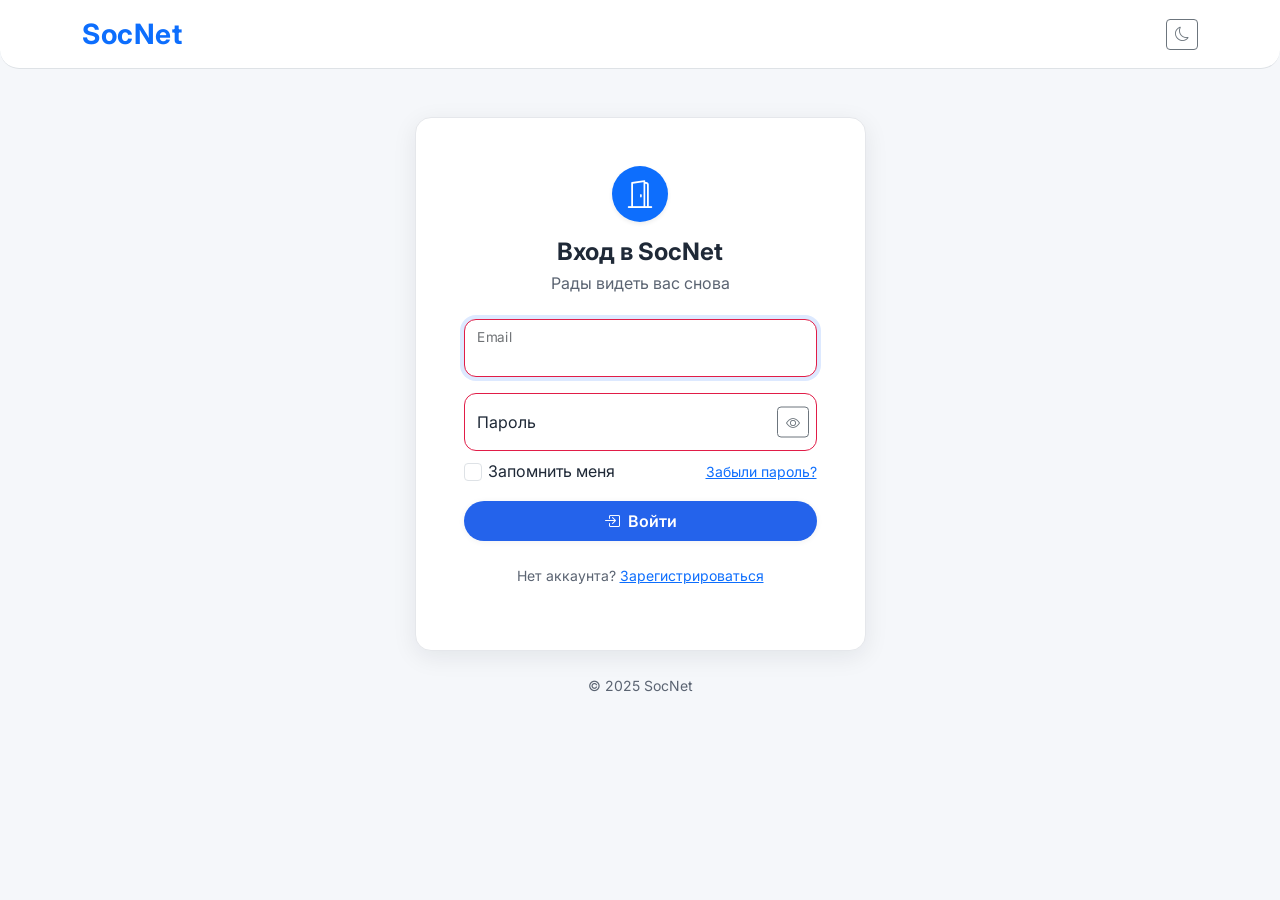
==== commit ae4ea400: "Refactor feed and UI, improve theme and post handling" ====
--- a/src/SocialNetworkAPI/wwwroot/index.html
+++ b/src/SocialNetworkAPI/wwwroot/index.html
@@ -1,111 +1,158 @@
 ﻿<!DOCTYPE html>
 <html lang="ru">
+
 <head>
     <meta charset="utf-8" />
     <title>SocNet — Лента</title>
-    <meta name="viewport" content="width=device-width, initial-scale=1">
-    <link href="https://fonts.googleapis.com/css2?family=Inter:wght@400;600;700&display=swap" rel="stylesheet">
-    <link href="https://cdn.jsdelivr.net/npm/bootstrap@5.3.3/dist/css/bootstrap.min.css" rel="stylesheet">
-    <link rel="stylesheet" href="https://cdn.jsdelivr.net/npm/bootstrap-icons@1.11.3/font/bootstrap-icons.css">
+    <meta name="viewport" content="width=device-width, initial-scale=1" />
+    <meta name="color-scheme" content="light dark" />
+
+    <link rel="preconnect" href="https://fonts.googleapis.com" crossorigin />
+    <link rel="preconnect" href="https://fonts.gstatic.com" crossorigin />
+
+    <link href="https://fonts.googleapis.com/css2?family=Inter:wght@400;600;700&display=swap" rel="stylesheet" />
+    <link href="https://cdn.jsdelivr.net/npm/bootstrap@5.3.3/dist/css/bootstrap.min.css" rel="stylesheet" />
+    <link rel="stylesheet" href="https://cdn.jsdelivr.net/npm/bootstrap-icons@1.11.3/font/bootstrap-icons.css" />
+
     <link rel="stylesheet" href="css/styles.css" />
+
+    <style>
+        body {
+            background: var(--socnet-bg);
+        }
+
+        .sidebar-nav {
+            background: #fff;
+            border-inline-end: 1.5px solid #e4eaff;
+        }
+
+        .post-card {
+            background: #fff;
+            border-radius: 1.1rem;
+        }
+    </style>
 </head>
+
 <body class="ui-shell">
-    <a href="#main-content" class="ui-skip-link">Перейти к содержимому</a>
-    <nav class="navbar navbar-light bg-white border-bottom sticky-top shadow-sm py-2 px-3" role="navigation" aria-label="Основная навигация">
+
+    <nav class="navbar navbar-light bg-white border-bottom sticky-top py-2 px-3" role="navigation"
+        aria-label="Основная навигация">
         <div class="container-fluid">
-            <a class="navbar-brand fw-bold text-primary fs-3 me-3" href="index.html" style="letter-spacing:0.5px;">SocNet</a>
-            <form class="d-none d-md-flex ms-auto" role="search" aria-label="Поиск по SocNet" style="max-width:400px; width:100%;">
-                <input type="search" class="form-control rounded-pill ui-input" placeholder="Поиск по SocNet..." aria-label="Поиск по SocNet">
+            <a class="navbar-brand fw-bold text-primary fs-3 me-3" href="index.html"
+                style="letter-spacing: 0.5px">SocNet</a>
+
+            <form class="d-none d-md-flex ms-auto" role="search" aria-label="Поиск по SocNet"
+                style="max-width: 420px; width: 100%">
+                <label for="top-search" class="visually-hidden">Поиск</label>
+                <input id="top-search" type="search" class="form-control" placeholder="Поиск по SocNet…"
+                    aria-label="Поиск по SocNet" autocomplete="off" />
             </form>
-            <button id="theme-toggle" class="btn btn-sm btn-outline-secondary ms-2" aria-label="Переключить тему">
-                <i class="bi bi-moon"></i>
+
+            <button id="theme-toggle" class="btn btn-sm btn-outline-secondary ms-2" aria-label="Переключить тему"
+                type="button">
+                <i class="bi bi-moon" aria-hidden="true"></i>
             </button>
         </div>
     </nav>
+
     <div class="container-fluid">
         <div class="row flex-nowrap">
-            <aside class="col-auto col-md-3 col-xl-2 px-sm-2 px-0 bg-white border-end min-vh-100 sidebar-nav shadow-sm position-sticky"
-                   style="top: 0; height: 100vh; z-index: 100;" aria-label="Боковая навигация">
-                <div class="d-flex flex-column align-items-center align-items-sm-start px-3 pt-4">
+            <aside
+                class="col-auto col-md-3 col-xl-2 px-sm-2 px-3 bg-white border-end min-vh-100 sidebar-nav shadow-sm position-sticky"
+                style="top: 0; z-index: 100" aria-label="Боковая навигация">
+                <div class="d-flex flex-column align-items-center align-items-sm-start px-3 pt-4 pb-3">
                     <div class="w-100 mb-4">
-                        <div class="d-flex align-items-center p-2 rounded-3 user-block shadow-sm bg-light">
-                            <img id="sidebar-avatar" src="images/user-default.png" alt="Аватар пользователя" class="rounded-circle me-3 ui-avatar" width="44" height="44">
-                            <div id="sidebar-username" class="fw-semibold"></div>
+                        <div class="d-flex align-items-center p-2 rounded-3 user-select-none">
+                            <img id="sidebar-avatar" class="rounded-circle me-2 ui-avatar ui-avatar--48"
+                                src="images/user-default.png" alt="Аватар" loading="lazy" decoding="async">
+
+                            <div class="d-flex flex-column">
+                                <strong id="sidebar-username" class="text-truncate">—</strong>
+                            </div>
                         </div>
                     </div>
-                    <ul class="nav nav-pills flex-column mb-auto w-100 gap-2">
-                        <li class="nav-item w-100">
-                            <a href="index.html" class="nav-link active d-flex align-items-center px-3" aria-current="page">
-                                <i class="bi bi-house me-2" aria-hidden="true"></i>
-                                <span class="d-none d-sm-inline">Лента</span>
+
+                    <ul class="nav nav-pills flex-column mb-auto w-100 gap-1">
+                        <li class="nav-item">
+                            <a href="index.html" class="nav-link d-flex align-items-center gap-2 active"
+                                aria-current="page">
+                                <i class="bi bi-house-door" aria-hidden="true"></i><span>Лента</span>
                             </a>
                         </li>
-                        <li class="nav-item w-100">
-                            <a href="profile.html" class="nav-link d-flex align-items-center px-3">
-                                <i class="bi bi-person me-2" aria-hidden="true"></i>
-                                <span class="d-none d-sm-inline">Профиль</span>
-                            </a>
-                        </li>
-                        <li class="nav-item w-100 d-sm-none mt-2">
-                            <form class="d-flex">
-                                <input type="search" class="form-control rounded-pill" placeholder="Поиск...">
-                            </form>
-                        </li>
-                        <li class="nav-item w-100">
-                            <a href="#" class="nav-link d-flex align-items-center px-3">
-                                <i class="bi bi-chat-dots me-2" aria-hidden="true"></i>
-                                <span class="d-none d-sm-inline">Сообщения</span>
-                            </a>
-                        </li>
-                        <li class="nav-item w-100">
-                            <a href="#" class="nav-link d-flex align-items-center px-3">
-                                <i class="bi bi-people me-2" aria-hidden="true"></i>
-                                <span class="d-none d-sm-inline">Друзья</span>
+                        <li>
+                            <a href="profile.html" class="nav-link d-flex align-items-center gap-2">
+                                <i class="bi bi-person" aria-hidden="true"></i><span>Профиль</span>
                             </a>
                         </li>
                     </ul>
                 </div>
             </aside>
-            <main id="main-content" class="col px-3 py-5" tabindex="-1" role="main">
-                <div class="feed-bg p-4 mb-4 shadow-sm ui-surface ui-feed">
-                    <div class="d-flex align-items-center mb-4">
-                        <i class="bi bi-house-heart text-primary fs-2 me-3" aria-hidden="true"></i>
-                        <span class="fw-semibold fs-4">Лента</span>
-                    </div>
-                    <section id="create-post" class="d-none" aria-labelledby="create-post-title">
-                        <div class="card mb-4 post-card">
-                            <div class="card-body">
-                                <form id="post-form">
-                                    <div class="d-flex align-items-start mb-3">
-                                        <img id="composer-avatar" src="images/user-default.png" alt="Ваш аватар"
-                                             class="rounded-circle me-3 ui-avatar" width="48" height="48">
-                                        <textarea id="post-content" class="form-control flex-fill ui-input"
-                                                  placeholder="Что у вас нового?" rows="3" required
-                                                  aria-label="Текст поста" maxlength="1000"></textarea>
-                                    </div>
-                                    <div class="d-flex justify-content-end">
-                                        <button type="submit" class="btn btn-primary px-4 rounded-pill shadow-sm ui-button" aria-label="Опубликовать пост">
-                                            <i class="bi bi-send"></i> Опубликовать
+
+            <main id="main-content" class="col py-3" role="main">
+                <section class="feed-bg ui-feed" aria-label="Лента">
+                    <form id="post-form" class="card post-card border-0 shadow-sm mb-3" novalidate
+                        aria-label="Создать пост">
+                        <div class="card-body d-flex">
+                            <img id="composer-avatar" class="rounded-circle me-3 ui-avatar ui-avatar--48"
+                                src="data:image/svg+xml,%3Csvg xmlns='http://www.w3.org/2000/svg' width='48' height='48'%3E%3Ccircle cx='24' cy='24' r='24' fill='%23ddd'/%3E%3Ctext x='50%25' y='54%25' font-size='20' text-anchor='middle' fill='%23666'%3F%3E%3F%3C/text%3E%3C/svg%3E"
+                                alt="Ваш аватар" loading="lazy" decoding="async" />
+
+                            <div class="flex-grow-1">
+                                <label for="post-content" class="visually-hidden">Текст поста</label>
+                                <textarea id="post-content" class="form-control" rows="3"
+                                    placeholder="Что у вас нового?" aria-label="Текст поста"></textarea>
+                                <div class="d-flex justify-content-between align-items-center mt-2">
+                                    <div class="d-flex align-items-center gap-2">
+                                        <button id="create-post" type="submit" class="btn btn-primary btn-sm">
+                                            Опубликовать
                                         </button>
                                     </div>
-                                </form>
+                                </div>
                             </div>
                         </div>
-                    </section>
-                    <ul id="posts" class="list-unstyled mb-0" aria-live="polite" aria-busy="false">
-                        <li class="text-center text-muted py-5 opacity-75" id="no-posts" role="status" style="list-style: none;">
-                            <i class="bi bi-card-text fs-2 mb-3 d-block" aria-hidden="true"></i>
-                            В ленте пока нет постов.
+                    </form>
+
+                    <div class="ui-divider mb-3" role="separator" aria-hidden="true"></div>
+
+                    <ul id="posts" class="list-unstyled m-0" role="feed" aria-live="polite" aria-busy="false">
+                        <li class="ui-skeleton p-3 mb-3" data-skeleton="post" aria-hidden="true">
+                            <div class="d-flex gap-3">
+                                <div class="ui-skeleton" style="width: 48px; height: 48px; border-radius: 50%"></div>
+                                <div class="flex-grow-1">
+                                    <div class="ui-skeleton mb-2" style="height: 14px; width: 30%"></div>
+                                    <div class="ui-skeleton mb-2" style="height: 12px; width: 90%"></div>
+                                    <div class="ui-skeleton mb-2" style="height: 12px; width: 85%"></div>
+                                    <div class="ui-skeleton" style="height: 180px; width: 100%; border-radius: 12px">
+                                    </div>
+                                </div>
+                            </div>
+                        </li>
+                        <li class="ui-skeleton p-3 mb-3" data-skeleton="post" aria-hidden="true">
+                            <div class="d-flex gap-3">
+                                <div class="ui-skeleton" style="width: 48px; height: 48px; border-radius: 50%"></div>
+                                <div class="flex-grow-1">
+                                    <div class="ui-skeleton mb-2" style="height: 14px; width: 35%"></div>
+                                    <div class="ui-skeleton mb-2" style="height: 12px; width: 92%"></div>
+                                    <div class="ui-skeleton mb-2" style="height: 12px; width: 70%"></div>
+                                </div>
+                            </div>
+                        </li>
+
+                        <li id="no-posts" class="no-content text-center px-3" hidden>
+                            <i class="bi bi-inboxes" aria-hidden="true"></i>
+                            <div class="mt-2">В ленте пока нет постов.</div>
                         </li>
                     </ul>
-                </div>
+                </section>
             </main>
         </div>
     </div>
+
     <script type="module" src="js/feed.js"></script>
     <script type="module" src="js/app.js"></script>
     <script type="module" src="js/user.js"></script>
     <script type="module" src="js/post.js"></script>
     <script type="module" src="https://cdn.jsdelivr.net/npm/bootstrap@5.3.3/dist/js/bootstrap.bundle.min.js"></script>
 </body>
-</html>
+
+</html>
--- a/src/SocialNetworkAPI/wwwroot/css/styles.css
+++ b/src/SocialNetworkAPI/wwwroot/css/styles.css
@@ -1,8 +1,4 @@
-﻿/* styles.css */
-/* ===== Design System: Tokens, Color Schemes, Reset (Critical) ===== */
-
-:root {
-    /* Light (default) */
+﻿:root {
     --bg: #f5f7fa;
     --bg-elevated: #ffffff;
     --text: #1f2937;
@@ -14,8 +10,8 @@
     --danger: #e11d48;
     --border: #e5e7eb;
     --shadow: 0 6px 24px rgba(17, 24, 39, 0.08);
-    /* Типографика */
-    --font-sans: Inter, system-ui, -apple-system, Segoe UI, Roboto, Arial, sans-serif;
+
+    --font-sans: Inter, system-ui, -apple-system, "Segoe UI", Roboto, Arial, sans-serif;
     --font-mono: ui-monospace, SFMono-Regular, Menlo, Consolas, monospace;
     --fs-12: 12px;
     --fs-14: 14px;
@@ -28,7 +24,7 @@
     --lh-tight: 1.2;
     --lh-base: 1.5;
     --lh-loose: 1.65;
-    /* Отступы (8-сетка) */
+
     --space-1: 4px;
     --space-2: 8px;
     --space-3: 12px;
@@ -39,15 +35,15 @@
     --space-8: 32px;
     --space-10: 40px;
     --space-12: 48px;
-    /* Радиусы/тени */
+
     --radius-sm: 8px;
     --radius-md: 12px;
     --radius-lg: 16px;
     --radius-xl: 20px;
-    --shadow-sm: 0 1px 6px rgba(17,24,39,.06);
-    --shadow-md: 0 4px 16px rgba(17,24,39,.08);
-    --shadow-lg: 0 8px 28px rgba(17,24,39,.12);
-    /* Маппинг */
+    --shadow-sm: 0 1px 6px rgba(17, 24, 39, 0.06);
+    --shadow-md: 0 4px 16px rgba(17, 24, 39, 0.08);
+    --shadow-lg: 0 8px 28px rgba(17, 24, 39, 0.12);
+
     --socnet-primary: var(--primary);
     --socnet-primary-dark: #1856db;
     --socnet-bg: var(--bg);
@@ -59,9 +55,10 @@
     --socnet-text-main: var(--text);
     --socnet-grey: var(--text-muted);
     --socnet-accent: #ffe9e0;
-}
-
-/* Dark theme override (включается классом на body) */
+
+    --content-max: 72ch;
+}
+
 .theme-dark {
     --bg: #0b1220;
     --bg-elevated: #0f172a;
@@ -73,14 +70,20 @@
     --warning: #f59e0b;
     --danger: #fb7185;
     --border: #1f2a44;
-    --shadow: 0 8px 28px rgba(0,0,0,.45);
+    --shadow: 0 8px 28px rgba(0, 0, 0, 0.45);
+}
+
+@media (prefers-color-scheme: dark) {
+    body.theme-dark {
+        color-scheme: dark;
+    }
 }
 
 @media (prefers-reduced-motion: reduce) {
     * {
-        animation-duration: .001ms !important;
+        animation-duration: 0.001ms !important;
         animation-iteration-count: 1 !important;
-        transition-duration: .001ms !important;
+        transition-duration: 0.001ms !important;
         scroll-behavior: auto !important;
     }
 }
@@ -91,31 +94,30 @@
     box-sizing: border-box;
 }
 
-html, body {
+html,
+body {
     height: 100%;
+}
+
+html {
+    scroll-behavior: smooth;
+    background: var(--socnet-bg);
 }
 
 body {
     margin: 0;
+    background: var(--socnet-bg);
+    color: var(--socnet-text-main);
     font-family: var(--font-sans);
     font-size: var(--fs-16);
     line-height: var(--lh-base);
-    background: var(--bg);
-    color: var(--text);
     text-rendering: optimizeLegibility;
 }
 
-img, video {
+img,
+video {
     max-inline-size: 100%;
     block-size: auto;
-}
-
-:root {
-    --content-max: 72ch;
-}
-
-.ui-prose {
-    max-inline-size: var(--content-max);
 }
 
 :where(a, button, input, textarea, select, summary, .btn, .form-control, [role="button"], [tabindex]):focus-visible {
@@ -136,35 +138,30 @@
     z-index: 2000;
 }
 
-    .ui-skip-link:focus {
-        transform: translateY(0);
-    }
+.ui-skip-link:focus {
+    transform: translateY(0);
+}
 
 .ui-shell {
     container-type: inline-size;
 }
 
-.ui-surface {
-    background: var(--bg-elevated);
-    border: 1px solid var(--border);
-    border-radius: var(--radius-lg);
-    box-shadow: var(--shadow-sm);
-}
-
-@container (min-width: 768px) {
-    .ui-feed {
-        max-inline-size: 920px;
-        margin-inline: auto;
-    }
+.ui-prose {
+    max-inline-size: var(--content-max);
+}
+
+small,
+.text-muted {
+    color: var(--text-muted) !important;
 }
 
 h1 {
-    font-size: var(--fs-40);
+    font-size: clamp(1.75rem, 2.4vw, 2.5rem);
     line-height: var(--lh-tight);
 }
 
 h2 {
-    font-size: var(--fs-32);
+    font-size: clamp(1.5rem, 2vw, 2rem);
     line-height: var(--lh-tight);
 }
 
@@ -176,26 +173,8 @@
     font-size: var(--fs-20);
 }
 
-small, .text-muted {
-    color: var(--text-muted) !important;
-}
-
-/* ===== Оригинальные стили (адаптированы под токены) ===== */
-
-html {
-    scroll-behavior: smooth;
-}
-
-body {
-    background: var(--socnet-bg);
-    font-family: 'Inter', 'Segoe UI', Arial, sans-serif;
-    color: var(--socnet-text-main);
-    min-height: 100vh;
-}
-
-/* NAVBAR */
-.navbar {
-    background: #fff !important;
+.navbar:not(.bg-primary):not(.navbar-dark) {
+    background: #fff;
     border-bottom: 1.5px solid #e4eaff;
     border-radius: 0 0 1.2rem 1.2rem;
     font-size: 1.08rem;
@@ -206,55 +185,54 @@
 
 .navbar-brand {
     letter-spacing: 0.5px;
-    font-size: 2rem !important;
+    font-size: 2rem;
 }
 
 .navbar form input[type="search"] {
     border-radius: 2rem;
     border: 1.5px solid #e4eaff;
-    padding-left: 1.2em;
+    padding-inline-start: 1.2em;
     background: #f8fafc;
     transition: border-color 0.16s;
 }
 
-    .navbar form input[type="search"]:focus {
-        border-color: var(--socnet-primary);
-        outline: none;
-    }
-
-/* SIDEBAR */
+.navbar form input[type="search"]:focus {
+    border-color: var(--socnet-primary);
+    outline: none;
+}
+
 .sidebar-nav {
     min-height: 100vh;
     background: #fff;
-    border-right: 1.5px solid #e4eaff;
+    border-inline-end: 1.5px solid #e4eaff;
     position: sticky;
-    top: 0;
+    inset-block-start: 0;
     z-index: 1000;
-    padding-top: 0 !important;
+    padding-block-start: 0 !important;
     box-shadow: none;
 }
 
-    .sidebar-nav .nav-link {
-        color: var(--socnet-text-main);
-        border-radius: 1.1rem;
-        font-weight: 500;
-        margin-bottom: 2px;
-        transition: background .17s, color .17s;
-        padding: 0.65rem 1rem;
-        display: flex;
-        align-items: center;
-        gap: 0.5em;
-    }
-
-        .sidebar-nav .nav-link.active,
-        .sidebar-nav .nav-link:hover {
-            background: #eef4ff;
-            color: var(--socnet-primary) !important;
-        }
-
-        .sidebar-nav .nav-link i {
-            font-size: 1.18em;
-        }
+.sidebar-nav .nav-link {
+    color: var(--socnet-text-main);
+    border-radius: 1.1rem;
+    font-weight: 500;
+    margin-block-end: 2px;
+    transition: background 0.17s, color 0.17s;
+    padding: 0.65rem 1rem;
+    display: flex;
+    align-items: center;
+    gap: 0.5em;
+}
+
+.sidebar-nav .nav-link.active,
+.sidebar-nav .nav-link:hover {
+    background: #eef4ff;
+    color: var(--socnet-primary) !important;
+}
+
+.sidebar-nav .nav-link i {
+    font-size: 1.18em;
+}
 
 @media (max-width: 991px) {
     .sidebar-nav {
@@ -262,24 +240,27 @@
         padding: 0;
     }
 
-        .sidebar-nav .nav-link span {
-            display: none;
-        }
-
-        .sidebar-nav .nav-link {
-            justify-content: center;
-            padding: 0.65rem 0.5rem;
-        }
-}
-
-/* MAIN FEED */
+    .sidebar-nav .nav-link span {
+        display: none;
+    }
+
+    .sidebar-nav .nav-link {
+        justify-content: center;
+        padding: 0.65rem 0.5rem;
+    }
+}
+
 .feed-bg {
     background: var(--socnet-feed-bg);
     border-radius: var(--socnet-card-radius);
     box-shadow: var(--socnet-shadow);
     padding: 2rem;
-    margin-bottom: 2rem;
+    margin-block-end: 2rem;
     border: none;
+}
+
+.feed-bg:hover {
+    box-shadow: var(--socnet-shadow-hover);
 }
 
 @media (max-width: 991px) {
@@ -296,8 +277,15 @@
     }
 }
 
-/* CARDS & POSTS */
-.card, .post-card {
+@container (min-width: 768px) {
+    .ui-feed {
+        max-inline-size: 920px;
+        margin-inline: auto;
+    }
+}
+
+.card,
+.post-card {
     border-radius: var(--socnet-card-radius);
     box-shadow: var(--socnet-shadow);
     background: var(--socnet-card-bg);
@@ -305,9 +293,10 @@
     transition: box-shadow 0.23s;
 }
 
-    .card:hover, .post-card:hover, .feed-bg:hover {
-        box-shadow: var(--socnet-shadow-hover);
-    }
+.card:hover,
+.post-card:hover {
+    box-shadow: var(--socnet-shadow-hover);
+}
 
 #post-form textarea {
     resize: vertical;
@@ -317,29 +306,30 @@
     font-size: 1.08rem;
     transition: box-shadow 0.18s, border 0.18s;
     padding: 1rem;
-    min-height: 60px;
-}
-
-    #post-form textarea:focus {
-        border-color: var(--socnet-primary);
-        box-shadow: 0 0 10px rgba(36,99,235,0.11);
-        outline: none;
-    }
-
-#posts article, #profile-posts article {
+    min-block-size: 60px;
+}
+
+#post-form textarea:focus {
+    border-color: var(--socnet-primary);
+    box-shadow: 0 0 10px rgba(36, 99, 235, 0.11);
+    outline: none;
+}
+
+#posts article,
+#profile-posts article {
     background: #fff;
     padding: 1.25rem 1.5rem;
-    margin-bottom: 1.3rem;
+    margin-block-end: 1.3rem;
     border-radius: 1.1rem;
-    box-shadow: 0 2px 16px rgba(80,100,200,0.08);
+    box-shadow: 0 2px 16px rgba(80, 100, 200, 0.08);
     transition: box-shadow 0.2s;
 }
 
-    #posts article:hover, #profile-posts article:hover {
-        box-shadow: 0 6px 28px rgba(80,100,200,0.13);
-    }
-
-/* TREND BADGES, AVATARS */
+#posts article:hover,
+#profile-posts article:hover {
+    box-shadow: 0 6px 28px rgba(80, 100, 200, 0.13);
+}
+
 .trend-badge {
     display: inline-block;
     background: #eaf2ff;
@@ -353,64 +343,73 @@
     transition: background 0.18s, color 0.18s, box-shadow 0.18s;
 }
 
-    .trend-badge:hover {
-        background: #d0e2fd;
-        color: #0b245a;
-        box-shadow: 0 2px 8px rgba(36,99,235,0.10);
-    }
+.trend-badge:hover {
+    background: #d0e2fd;
+    color: #0b245a;
+    box-shadow: 0 2px 8px rgba(36, 99, 235, 0.10);
+}
 
 .profile-sidebar-link img,
 .story-avatar {
-    width: 48px;
-    height: 48px;
+    inline-size: 48px;
+    block-size: 48px;
     border: 2px solid var(--socnet-primary);
     object-fit: cover;
     border-radius: 50%;
-    box-shadow: 0 0 6px rgba(80,130,255,0.07);
+    box-shadow: 0 0 6px rgba(80, 130, 255, 0.07);
     transition: box-shadow 0.18s, border 0.18s, filter 0.2s;
 }
 
-    .profile-sidebar-link img:hover,
-    .story-avatar:hover {
-        filter: brightness(1.05) saturate(1.15);
-        box-shadow: 0 0 16px rgba(80,130,255,0.13);
-        border-color: var(--socnet-primary-dark);
-    }
-
-/* PROFILE — улучшения */
+.profile-sidebar-link img:hover,
+.story-avatar:hover {
+    filter: brightness(1.05) saturate(1.15);
+    box-shadow: 0 0 16px rgba(80, 130, 255, 0.13);
+    border-color: var(--socnet-primary-dark);
+}
+
+#composer-avatar {
+    inline-size: 48px;
+    block-size: 48px;
+    aspect-ratio: 1 / 1;
+    object-fit: cover;
+    border-radius: 50%;
+    display: block;
+}
+
 .ui-profile-header {
     overflow: hidden;
 }
 
 .ui-profile-cover {
-    height: 140px;
+    block-size: 140px;
     background: linear-gradient(90deg, #4f8cff 0%, #1e3a8a 100%);
     border-radius: 1.25rem 1.25rem 0 0;
 }
 
 @media (min-width: 992px) {
     .ui-profile-cover {
-        height: 180px;
+        block-size: 180px;
     }
 }
 
 .ui-profile-avatar-wrap {
-    margin-top: -60px;
+    margin-block-start: -60px;
 }
 
 .profile-avatar {
-    width: 120px;
-    height: 120px;
+    inline-size: clamp(96px, 18vw, 128px);
+    block-size: clamp(96px, 18vw, 128px);
     border: 5px solid #fff;
     object-fit: cover;
-    box-shadow: 0 1rem 2rem rgba(0,0,0,.08);
-    transition: filter .2s, box-shadow .2s;
-}
-
-    .profile-avatar:hover {
-        filter: brightness(1.05);
-        box-shadow: 0 0 16px rgba(80,130,255,.15);
-    }
+    border-radius: 50%;
+    box-shadow: 0 1rem 2rem rgba(0, 0, 0, 0.08);
+    transition: filter 0.2s, box-shadow 0.2s;
+}
+
+.profile-avatar:hover {
+    filter: brightness(1.05);
+    box-shadow: 0 0 16px rgba(80, 130, 255, 0.15);
+}
 
 .ui-action-fab {
     box-shadow: var(--shadow-sm);
@@ -420,9 +419,9 @@
     margin: 0;
 }
 
-    .ui-profile-meta .list-inline-item {
-        vertical-align: middle;
-    }
+.ui-profile-meta .list-inline-item {
+    vertical-align: middle;
+}
 
 .ui-profile-tabs .nav-link {
     border: 1px solid var(--border);
@@ -433,16 +432,16 @@
     padding: 8px 12px;
 }
 
-    .ui-profile-tabs .nav-link:hover {
-        color: var(--primary);
-        border-color: color-mix(in oklab, var(--primary), white 20%);
-    }
-
-    .ui-profile-tabs .nav-link.active {
-        color: var(--primary);
-        border-color: color-mix(in oklab, var(--primary), white 15%);
-        border-bottom-color: transparent;
-    }
+.ui-profile-tabs .nav-link:hover {
+    color: var(--primary);
+    border-color: color-mix(in oklab, var(--primary), white 20%);
+}
+
+.ui-profile-tabs .nav-link.active {
+    color: var(--primary);
+    border-color: color-mix(in oklab, var(--primary), white 15%);
+    border-bottom-color: transparent;
+}
 
 .tab-content .tab-pane {
     padding: 0;
@@ -452,7 +451,6 @@
     border-radius: var(--radius-lg);
 }
 
-/* Статы */
 .ui-stat {
     padding: 8px 0;
 }
@@ -468,9 +466,8 @@
     color: var(--text-muted);
 }
 
-/* Доп. элементы профиля из старого файла (совместимость) */
 .profile-cover {
-    height: 120px;
+    block-size: 120px;
     background: linear-gradient(90deg, #4f8cff 0%, #1e3a8a 100%);
     border-radius: 1.25rem 1.25rem 0 0;
 }
@@ -484,10 +481,10 @@
     position: absolute;
     inset: 0;
     border-radius: 50%;
-    background: rgba(0,0,0,.45);
+    background: rgba(0, 0, 0, 0.45);
     color: #fff;
     opacity: 0;
-    transition: opacity .2s;
+    transition: opacity 0.2s;
     cursor: pointer;
 }
 
@@ -497,10 +494,10 @@
 
 .status-indicator {
     position: absolute;
-    bottom: 6px;
-    right: 6px;
-    width: 16px;
-    height: 16px;
+    inset-block-end: 6px;
+    inset-inline-end: 6px;
+    inline-size: 16px;
+    block-size: 16px;
 }
 
 .spinner-overlay {
@@ -509,11 +506,10 @@
     display: flex;
     align-items: center;
     justify-content: center;
-    background: rgba(255,255,255,.6);
+    background: rgba(255, 255, 255, 0.6);
     border-radius: 50%;
 }
 
-/* BUTTONS & INPUTS */
 .btn-primary {
     background: var(--socnet-primary);
     border: none;
@@ -521,15 +517,17 @@
     font-weight: 600;
     font-size: 1rem;
     transition: background 0.19s, box-shadow 0.19s;
-    box-shadow: 0 2px 8px rgba(36,99,235,0.10);
-}
-
-    .btn-primary:hover, .btn-primary:focus {
-        background: var(--socnet-primary-dark);
-        box-shadow: 0 6px 24px rgba(36,99,235,0.15);
-    }
-
-.btn-outline-primary:hover, .btn-outline-primary:focus {
+    box-shadow: 0 2px 8px rgba(36, 99, 235, 0.10);
+}
+
+.btn-primary:hover,
+.btn-primary:focus {
+    background: var(--socnet-primary-dark);
+    box-shadow: 0 6px 24px rgba(36, 99, 235, 0.15);
+}
+
+.btn-outline-primary:hover,
+.btn-outline-primary:focus {
     background: #e4eaff;
     border-color: var(--socnet-primary);
     color: #1e3a8a;
@@ -537,28 +535,26 @@
 
 .form-control:focus {
     border-color: var(--socnet-primary);
-    box-shadow: 0 0 10px rgba(36,99,235,0.11);
-}
-
-/* EMPTY CONTENT */
+    box-shadow: 0 0 10px rgba(36, 99, 235, 0.11);
+}
+
 .no-content {
     opacity: 0.85;
     color: var(--socnet-grey);
     background: #fff;
     border-radius: 1.1rem;
-    box-shadow: 0 1px 12px rgba(80,100,200,0.05);
+    box-shadow: 0 1px 12px rgba(80, 100, 200, 0.05);
     font-size: 1.07rem;
-    padding: 2.5rem 0;
+    padding-block: 2.5rem;
     transition: background 0.19s;
 }
-
-/* ===== Новые UI-компоненты (общие) ===== */
 
 .ui-divider {
     border-block-end: 1px solid var(--border);
 }
 
-.ui-prose, .post-card {
+.ui-prose,
+.post-card {
     max-inline-size: 72ch;
 }
 
@@ -572,45 +568,52 @@
     margin-inline-end: 0 !important;
 }
 
-.ui-button, .btn {
+.ui-button,
+.btn {
     transition: box-shadow .18s, background-color .18s, color .18s, border-color .18s;
 }
 
-    .ui-button:disabled, .btn:disabled {
-        opacity: .6;
-        cursor: not-allowed;
-    }
-
-    .btn.btn-primary, .ui-button--primary {
-        background: var(--primary);
-        color: var(--primary-contrast);
-        box-shadow: var(--shadow-sm);
-    }
-
-        .btn.btn-primary:hover, .btn.btn-primary:focus-visible {
-            box-shadow: var(--shadow-md);
-        }
-
-.ui-input, .form-control {
+.ui-button:disabled,
+.btn:disabled {
+    opacity: .6;
+    cursor: not-allowed;
+}
+
+.btn.btn-primary,
+.ui-button--primary {
+    background: var(--primary);
+    color: var(--primary-contrast);
+    box-shadow: var(--shadow-sm);
+}
+
+.btn.btn-primary:hover,
+.btn.btn-primary:focus-visible {
+    box-shadow: var(--shadow-md);
+}
+
+.ui-input,
+.form-control {
     border-radius: 12px;
     border: 1px solid var(--border);
     background: color-mix(in oklab, var(--bg-elevated), black 0%);
     transition: border-color .18s, box-shadow .18s, background-color .18s;
 }
 
-    .ui-input::placeholder, .form-control::placeholder {
-        color: color-mix(in oklab, var(--text-muted), white 20%);
-    }
-
-    .ui-input:focus, .form-control:focus {
-        border-color: color-mix(in oklab, var(--primary), white 15%);
-        box-shadow: 0 0 0 4px color-mix(in oklab, var(--primary), white 85%);
-        outline: none;
-    }
-
-    .ui-input:invalid {
-        border-color: var(--danger);
-    }
+.ui-input::placeholder,
+.form-control::placeholder {
+    color: color-mix(in oklab, var(--text-muted), white 20%);
+}
+
+.ui-input:focus,
+.form-control:focus {
+    border-color: color-mix(in oklab, var(--primary), white 15%);
+    box-shadow: 0 0 0 4px color-mix(in oklab, var(--primary), white 85%);
+    outline: none;
+}
+
+.ui-input:invalid {
+    border-color: var(--danger);
+}
 
 .ui-check {
     inline-size: 18px;
@@ -618,16 +621,79 @@
     accent-color: var(--primary);
 }
 
-    .ui-check:focus-visible {
-        outline: 2px solid var(--primary);
-        outline-offset: 2px;
-    }
+.ui-check:focus-visible {
+    outline: 2px solid var(--primary);
+    outline-offset: 2px;
+}
 
 .ui-avatar {
+    aspect-ratio: 1 / 1;
+    object-fit: cover;
+    border-radius: 50%;
+    display: block;
+    background: var(--bg-elevated);
     border: 2px solid color-mix(in oklab, var(--primary), white 70%);
 }
 
-.ui-card, .ui-surface, .card, .post-card {
+.ui-avatar--24 {
+    inline-size: 24px;
+    block-size: 24px;
+}
+
+.ui-avatar--32 {
+    inline-size: 32px;
+    block-size: 32px;
+}
+
+.ui-avatar--40 {
+    inline-size: 40px;
+    block-size: 40px;
+}
+
+.ui-avatar--48 {
+    inline-size: 48px;
+    block-size: 48px;
+}
+
+.ui-avatar--56 {
+    inline-size: 56px;
+    block-size: 56px;
+}
+
+.ui-avatar--64 {
+    inline-size: 64px;
+    block-size: 64px;
+}
+
+.ui-avatar--80 {
+    inline-size: 80px;
+    block-size: 80px;
+}
+
+.ui-avatar--96 {
+    inline-size: 96px;
+    block-size: 96px;
+}
+
+.ui-avatar--120 {
+    inline-size: 120px;
+    block-size: 120px;
+}
+
+.ui-avatar--160 {
+    inline-size: 160px;
+    block-size: 160px;
+}
+
+.post-card .ui-avatar {
+    inline-size: 40px;
+    block-size: 40px;
+}
+
+.ui-card,
+.ui-surface,
+.card,
+.post-card {
     background: var(--bg-elevated);
     border: 1px solid var(--border);
     border-radius: var(--radius-lg);
@@ -646,10 +712,10 @@
     background: var(--bg-elevated);
 }
 
-    .ui-tab[aria-selected="true"] {
-        border-color: var(--primary);
-        color: var(--primary);
-    }
+.ui-tab[aria-selected="true"] {
+    border-color: var(--primary);
+    color: var(--primary);
+}
 
 .ui-tag {
     display: inline-flex;
@@ -662,7 +728,7 @@
     color: color-mix(in oklab, var(--primary), black 20%);
 }
 
-.ui-dropdown[open] > summary {
+.ui-dropdown[open]>summary {
     outline: 2px solid var(--primary);
     outline-offset: 2px;
 }
@@ -678,20 +744,21 @@
     position: relative;
 }
 
-    [data-ui-tooltip]:hover::after, [data-ui-tooltip]:focus-visible::after {
-        content: attr(data-ui-tooltip);
-        position: absolute;
-        inset-block-end: calc(100% + 8px);
-        inset-inline-start: 50%;
-        transform: translateX(-50%);
-        padding: 6px 8px;
-        background: var(--text);
-        color: var(--primary-contrast);
-        border-radius: 8px;
-        font-size: var(--fs-12);
-        white-space: nowrap;
-        z-index: 30;
-    }
+[data-ui-tooltip]:hover::after,
+[data-ui-tooltip]:focus-visible::after {
+    content: attr(data-ui-tooltip);
+    position: absolute;
+    inset-block-end: calc(100% + 8px);
+    inset-inline-start: 50%;
+    transform: translateX(-50%);
+    padding: 6px 8px;
+    background: var(--text);
+    color: var(--primary-contrast);
+    border-radius: 8px;
+    font-size: var(--fs-12);
+    white-space: nowrap;
+    z-index: 30;
+}
 
 .ui-toast-stack {
     position: fixed;
@@ -737,10 +804,10 @@
     background: var(--bg-elevated);
 }
 
-    .ui-page[aria-current="page"] {
-        border-color: var(--primary);
-        color: var(--primary);
-    }
+.ui-page[aria-current="page"] {
+    border-color: var(--primary);
+    color: var(--primary);
+}
 
 .ui-skeleton {
     --shine: linear-gradient(90deg, transparent, color-mix(in oklab, var(--text-muted), white 80%), transparent);
@@ -750,14 +817,14 @@
     overflow: hidden;
 }
 
-    .ui-skeleton::after {
-        content: "";
-        position: absolute;
-        inset: 0;
-        transform: translateX(-100%);
-        background-image: var(--shine);
-        animation: ui-sheen 1.2s infinite;
-    }
+.ui-skeleton::after {
+    content: "";
+    position: absolute;
+    inset: 0;
+    transform: translateX(-100%);
+    background-image: var(--shine);
+    animation: ui-sheen 1.2s infinite;
+}
 
 @keyframes ui-sheen {
     to {
@@ -780,13 +847,34 @@
     aspect-ratio: 1 / 1;
 }
 
-.ui-media img, .ui-media video {
+.ui-media img,
+.ui-media video {
     inline-size: 100%;
     block-size: 100%;
     object-fit: cover;
 }
 
-.ui-visually-hidden, .visually-hidden {
+.comments-list {
+    list-style: none;
+    padding-left: 0;
+    margin: 0;
+}
+
+.comments-list>li {
+    list-style: none;
+}
+
+#profile-posts li {
+    list-style: none;
+    display: block;
+}
+
+#profile-posts li::marker {
+    content: '';
+}
+
+.ui-visually-hidden,
+.visually-hidden {
     position: absolute !important;
     inline-size: 1px;
     block-size: 1px;
@@ -801,21 +889,4 @@
     -webkit-line-clamp: 2;
     -webkit-box-orient: vertical;
     overflow: hidden;
-}
-
-.ui-clamp-4 {
-    display: -webkit-box;
-    -webkit-line-clamp: 4;
-    -webkit-box-orient: vertical;
-    overflow: hidden;
-}
-
-:root {
-    --ease-brand: cubic-bezier(.2, 0, 0, 1);
-    --dur-fast: 150ms;
-    --dur-mid: 200ms;
-}
-
-* {
-    transition-timing-function: var(--ease-brand);
-}
+}
